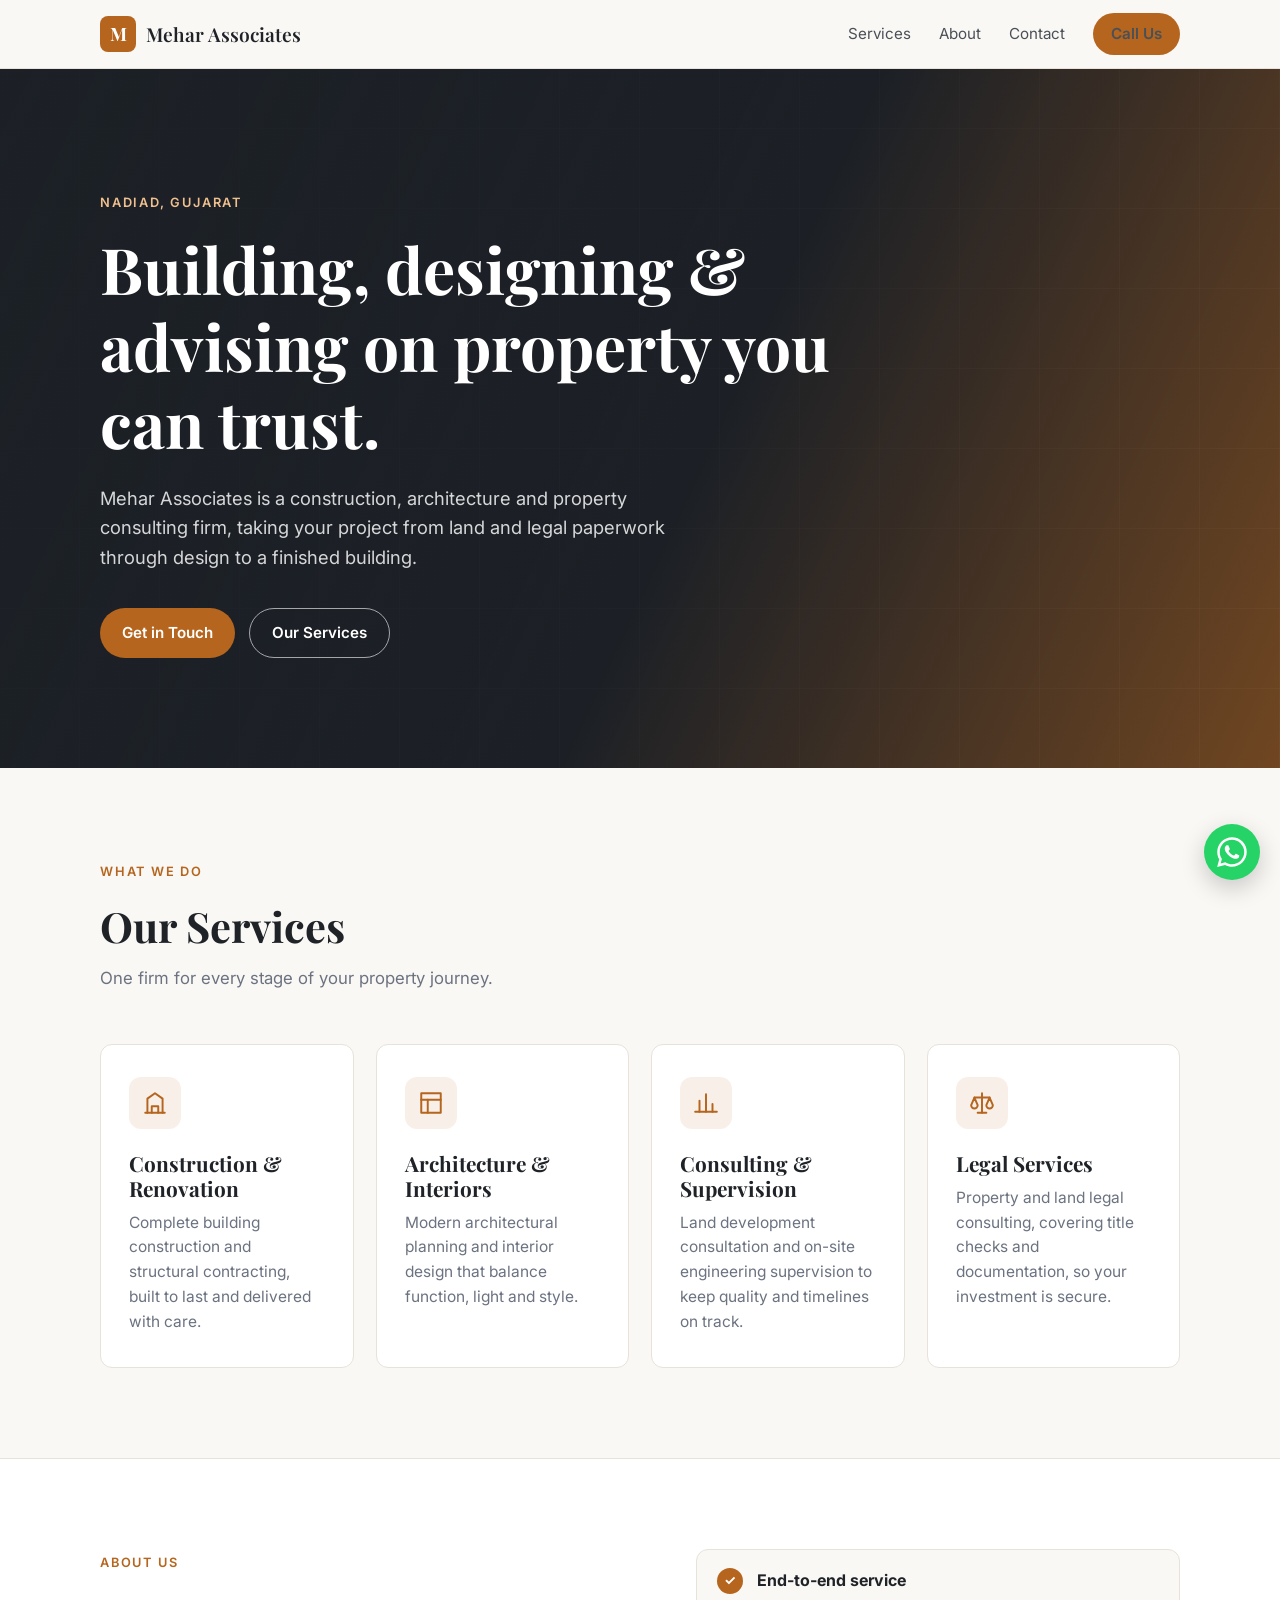
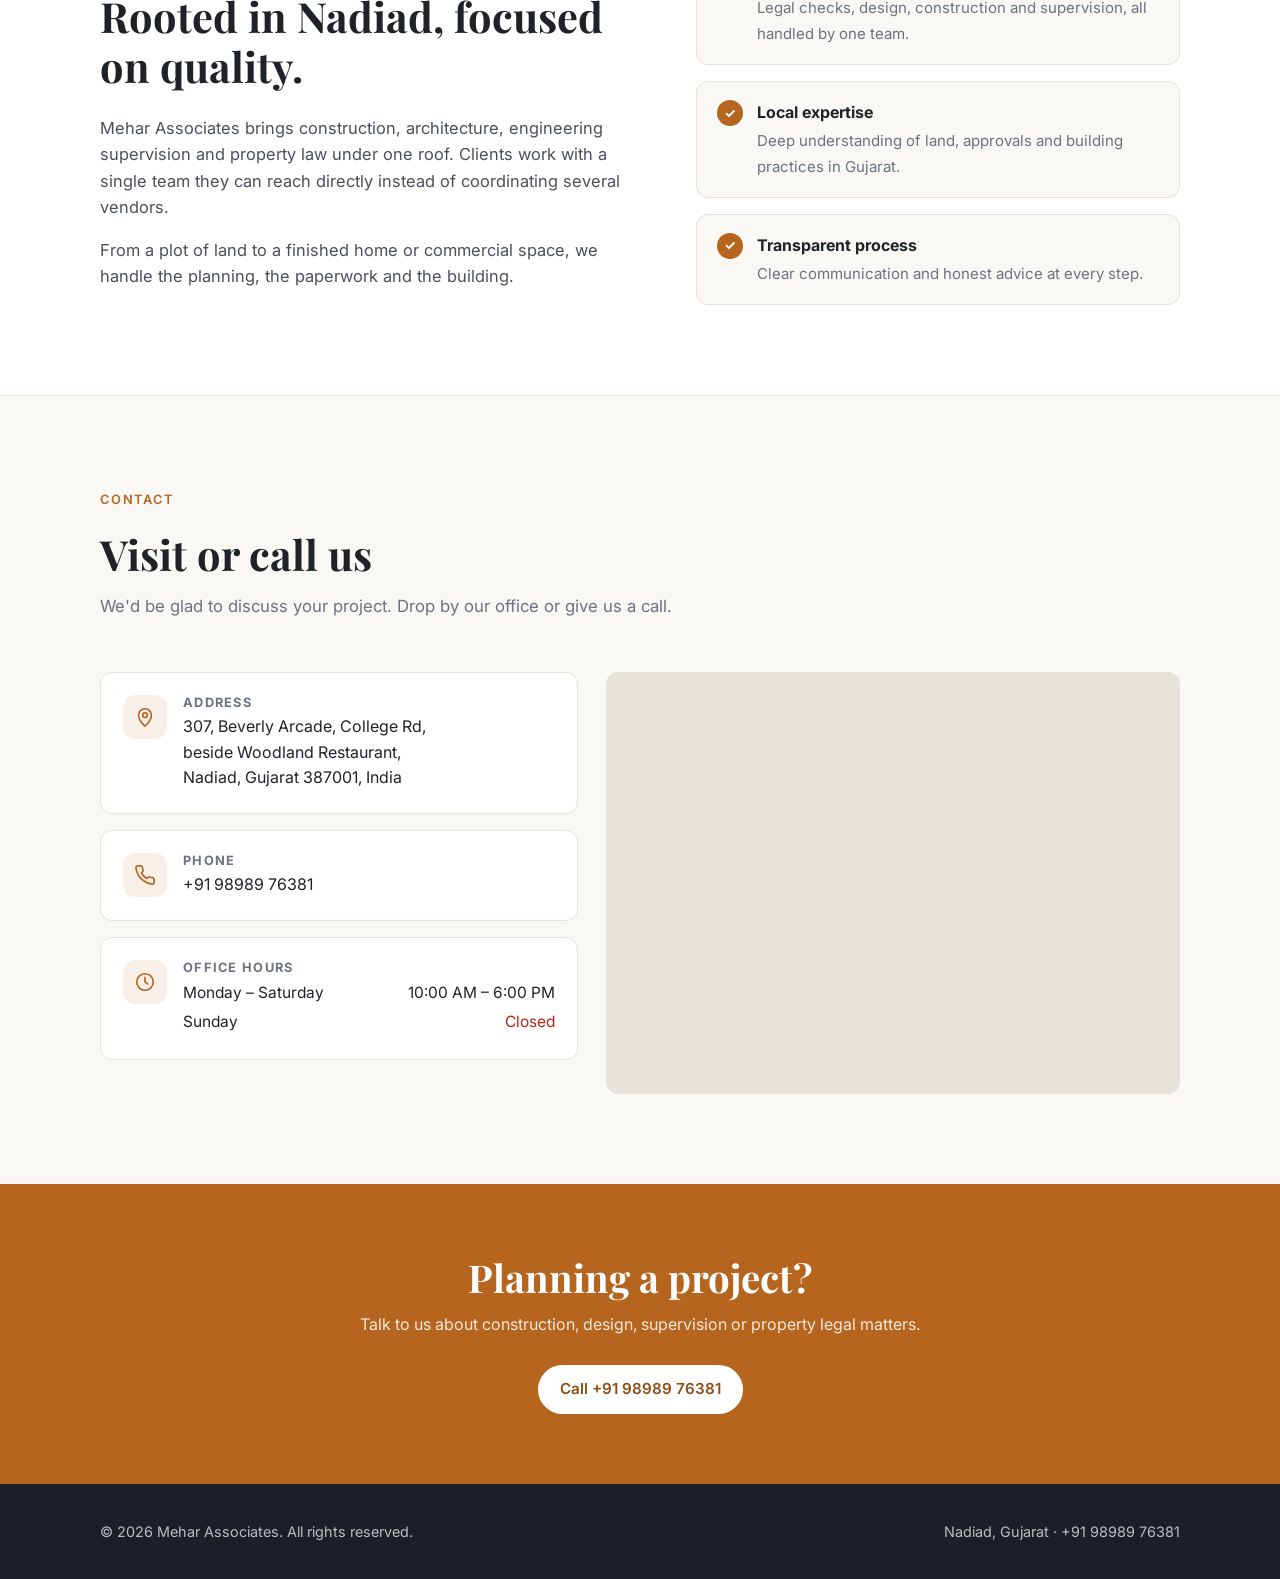
==== index.html @ ab078802 "Add initial Mehar Associates website Co-Authored-By: Claude Opus 5.5 <noreply@anthropic.com>" ====
<!DOCTYPE html>
<html lang="en">
<head>
  <meta charset="UTF-8">
  <meta name="viewport" content="width=device-width, initial-scale=1.0">
  <title>Mehar Associates | Construction, Architecture &amp; Property Consulting in Nadiad</title>
  <meta name="description" content="Mehar Associates – construction, architecture, interior design, engineering supervision and property legal consulting in Nadiad, Gujarat.">
  <link rel="canonical" href="https://meharassociates.com/">
  <meta property="og:title" content="Mehar Associates">
  <meta property="og:description" content="Construction, architecture and property consulting in Nadiad, Gujarat.">
  <meta property="og:url" content="https://meharassociates.com/">
  <meta property="og:type" content="website">
  <link rel="icon" href="data:image/svg+xml,<svg xmlns='http://www.w3.org/2000/svg' viewBox='0 0 32 32'><rect width='32' height='32' rx='6' fill='%23b5651d'/><text x='16' y='22' font-family='Georgia,serif' font-size='18' font-weight='700' fill='white' text-anchor='middle'>M</text></svg>">
  <link rel="preconnect" href="https://fonts.googleapis.com">
  <link rel="preconnect" href="https://fonts.gstatic.com" crossorigin>
  <link href="https://fonts.googleapis.com/css2?family=Playfair+Display:wght@600;700&family=Inter:wght@400;500;600&display=swap" rel="stylesheet">

  <script type="application/ld+json">
  {
    "@context": "https://schema.org",
    "@type": "GeneralContractor",
    "name": "Mehar Associates",
    "url": "https://meharassociates.com",
    "telephone": "+91 98989 76381",
    "address": {
      "@type": "PostalAddress",
      "streetAddress": "307, Beverly Arcade, College Rd, beside Woodland Restaurant",
      "addressLocality": "Nadiad",
      "addressRegion": "Gujarat",
      "postalCode": "387001",
      "addressCountry": "IN"
    },
    "openingHours": "Mo-Sa 10:00-18:00"
  }
  </script>

  <style>
    :root {
      --ink: #1f2328;
      --ink-soft: #4a5058;
      --muted: #6b7280;
      --bg: #faf8f5;
      --surface: #ffffff;
      --line: #e7e2da;
      --accent: #b5651d;
      --accent-dark: #8f4e14;
      --dark: #1c2026;
      --radius: 12px;
      --max: 1120px;
    }

    * { box-sizing: border-box; margin: 0; padding: 0; }
    html { scroll-behavior: smooth; }
    body {
      font-family: "Inter", -apple-system, BlinkMacSystemFont, "Segoe UI", Roboto, sans-serif;
      color: var(--ink);
      background: var(--bg);
      line-height: 1.6;
      -webkit-font-smoothing: antialiased;
    }
    img { max-width: 100%; display: block; }
    a { color: inherit; text-decoration: none; }
    h1, h2, h3 { font-family: "Playfair Display", Georgia, serif; line-height: 1.2; }

    .container { max-width: var(--max); margin: 0 auto; padding-inline: 20px; }

    /* Header */
    header {
      position: sticky; top: 0; z-index: 50;
      background: rgba(250, 248, 245, 0.92);
      backdrop-filter: blur(8px);
      border-bottom: 1px solid var(--line);
    }
    .nav { display: flex; align-items: center; justify-content: space-between; height: 68px; }
    .brand { display: flex; align-items: center; gap: 10px; font-weight: 600; }
    .brand-mark {
      width: 36px; height: 36px; border-radius: 8px;
      background: var(--accent); color: #fff;
      display: grid; place-items: center;
      font-family: "Playfair Display", Georgia, serif; font-weight: 700; font-size: 1.15rem;
    }
    .brand-name { font-family: "Playfair Display", Georgia, serif; font-size: 1.2rem; }
    .nav-links { display: flex; gap: 28px; align-items: center; font-size: 0.95rem; }
    .nav-links a { color: var(--ink-soft); transition: color .2s; }
    .nav-links a:hover { color: var(--accent); }

    .btn {
      display: inline-flex; align-items: center; gap: 8px;
      padding: 12px 22px; border-radius: 999px;
      font-weight: 600; font-size: 0.95rem;
      transition: background .2s, color .2s, transform .2s;
    }
    .btn-primary { background: var(--accent); color: #fff; }
    .btn-primary:hover { background: var(--accent-dark); transform: translateY(-1px); }
    .btn-outline { border: 1.5px solid rgba(255,255,255,.6); color: #fff; }
    .btn-outline:hover { background: #fff; color: var(--ink); }
    .nav .btn { padding: 9px 18px; }

    /* Hero */
    .hero {
      position: relative;
      color: #fff;
      background:
        linear-gradient(115deg, rgba(28,32,38,.94) 0%, rgba(28,32,38,.78) 55%, rgba(181,101,29,.55) 100%),
        repeating-linear-gradient(90deg, transparent 0 79px, rgba(255,255,255,.05) 79px 80px),
        repeating-linear-gradient(0deg, transparent 0 79px, rgba(255,255,255,.05) 79px 80px),
        var(--dark);
      padding-block: 120px 110px;
      overflow: hidden;
    }
    .eyebrow {
      display: inline-block;
      font-size: 0.8rem; letter-spacing: .14em; text-transform: uppercase;
      color: #f0c08f; font-weight: 600; margin-bottom: 18px;
    }
    .hero h1 { font-size: clamp(2.3rem, 5.5vw, 4rem); max-width: 760px; margin-bottom: 22px; }
    .hero p { font-size: 1.15rem; color: rgba(255,255,255,.82); max-width: 600px; margin-bottom: 36px; }
    .hero-actions { display: flex; flex-wrap: wrap; gap: 14px; }

    /* Sections */
    section { padding-block: 90px; }
    .section-head { max-width: 640px; margin-bottom: 52px; }
    .section-head .eyebrow { color: var(--accent); }
    .section-head h2 { font-size: clamp(1.8rem, 3.5vw, 2.6rem); margin-bottom: 14px; }
    .section-head p { color: var(--muted); font-size: 1.05rem; }

    /* Services */
    .services-grid {
      display: grid;
      grid-template-columns: repeat(auto-fit, minmax(240px, 1fr));
      gap: 22px;
    }
    .card {
      background: var(--surface);
      border: 1px solid var(--line);
      border-radius: var(--radius);
      padding: 32px 28px;
      transition: transform .25s, box-shadow .25s, border-color .25s;
    }
    .card:hover {
      transform: translateY(-4px);
      box-shadow: 0 14px 34px rgba(31,35,40,.08);
      border-color: rgba(181,101,29,.35);
    }
    .icon {
      width: 52px; height: 52px; border-radius: 12px;
      background: rgba(181,101,29,.1); color: var(--accent);
      display: grid; place-items: center; margin-bottom: 22px;
    }
    .icon svg { width: 26px; height: 26px; }
    .card h3 { font-size: 1.3rem; margin-bottom: 10px; }
    .card p { color: var(--muted); font-size: 0.97rem; }

    /* About */
    .about { background: var(--surface); border-block: 1px solid var(--line); }
    .about-grid { display: grid; grid-template-columns: 1.1fr 1fr; gap: 64px; align-items: center; }
    .about-text p { color: var(--ink-soft); margin-bottom: 16px; font-size: 1.03rem; }
    .points { list-style: none; display: grid; gap: 16px; }
    .points li {
      display: flex; gap: 14px; align-items: flex-start;
      padding: 18px 20px; border-radius: var(--radius);
      background: var(--bg); border: 1px solid var(--line);
    }
    .points .tick {
      flex: none; width: 26px; height: 26px; border-radius: 50%;
      background: var(--accent); color: #fff;
      display: grid; place-items: center; font-size: .85rem; font-weight: 700;
    }
    .points strong { display: block; margin-bottom: 2px; }
    .points span { color: var(--muted); font-size: .94rem; }

    /* Contact */
    .contact-grid { display: grid; grid-template-columns: 1fr 1.2fr; gap: 28px; }
    .contact-info { display: grid; gap: 16px; align-content: start; }
    .info-item {
      display: flex; gap: 16px; align-items: flex-start;
      background: var(--surface); border: 1px solid var(--line);
      border-radius: var(--radius); padding: 22px;
    }
    .info-item .icon { margin: 0; width: 44px; height: 44px; flex: none; }
    .info-item .icon svg { width: 22px; height: 22px; }
    .info-item h3 { font-family: "Inter", sans-serif; font-size: .8rem; letter-spacing: .1em; text-transform: uppercase; color: var(--muted); margin-bottom: 4px; }
    .info-item p, .info-item a { font-size: 1rem; color: var(--ink); }
    .info-item a:hover { color: var(--accent); }
    .hours { width: 100%; border-collapse: collapse; font-size: .97rem; }
    .hours td { padding: 2px 0; }
    .hours td:last-child { text-align: right; padding-left: 16px; }
    .closed { color: #b42318; }
    .map {
      border-radius: var(--radius); overflow: hidden;
      border: 1px solid var(--line); min-height: 420px; background: var(--line);
    }
    .map iframe { width: 100%; height: 100%; min-height: 420px; border: 0; display: block; }

    /* CTA band */
    .cta {
      background: var(--accent); color: #fff; text-align: center;
      padding-block: 70px;
    }
    .cta h2 { font-size: clamp(1.7rem, 3.5vw, 2.4rem); margin-bottom: 12px; }
    .cta p { color: rgba(255,255,255,.85); margin-bottom: 28px; }
    .cta .btn { background: #fff; color: var(--accent-dark); }
    .cta .btn:hover { background: var(--dark); color: #fff; }

    /* Footer */
    footer { background: var(--dark); color: rgba(255,255,255,.7); padding-block: 36px; font-size: .9rem; }
    .footer-row { display: flex; flex-wrap: wrap; gap: 12px; justify-content: space-between; align-items: center; }
    footer a:hover { color: #fff; }

    /* WhatsApp floating button */
    .wa {
      position: fixed; right: 20px; bottom: calc(20px + env(safe-area-inset-bottom, 0px)); z-index: 60;
      width: 56px; height: 56px; border-radius: 50%;
      background: #25d366; color: #fff;
      display: grid; place-items: center;
      box-shadow: 0 8px 24px rgba(0,0,0,.2);
      transition: transform .2s;
    }
    .wa:hover { transform: scale(1.07); }
    .wa svg { width: 30px; height: 30px; }

    @media (max-width: 860px) {
      .nav-links a:not(.btn) { display: none; }
      .about-grid, .contact-grid { grid-template-columns: 1fr; gap: 36px; }
      section { padding-block: 70px; }
      .hero { padding-block: 90px 80px; }
    }
  </style>
</head>
<body>

  <header>
    <div class="container nav">
      <a href="#" class="brand" aria-label="Mehar Associates home">
        <span class="brand-mark">M</span>
        <span class="brand-name">Mehar Associates</span>
      </a>
      <nav class="nav-links">
        <a href="#services">Services</a>
        <a href="#about">About</a>
        <a href="#contact">Contact</a>
        <a href="tel:+919898976381" class="btn btn-primary">Call Us</a>
      </nav>
    </div>
  </header>

  <main>
    <section class="hero">
      <div class="container">
        <span class="eyebrow">Nadiad, Gujarat</span>
        <h1>Building, designing &amp; advising on property you can trust.</h1>
        <p>Mehar Associates is a construction, architecture and property consulting firm, taking your project from land and legal paperwork through design to a finished building.</p>
        <div class="hero-actions">
          <a href="#contact" class="btn btn-primary">Get in Touch</a>
          <a href="#services" class="btn btn-outline">Our Services</a>
        </div>
      </div>
    </section>

    <section id="services">
      <div class="container">
        <div class="section-head">
          <span class="eyebrow">What We Do</span>
          <h2>Our Services</h2>
          <p>One firm for every stage of your property journey.</p>
        </div>

        <div class="services-grid">
          <article class="card">
            <div class="icon">
              <svg viewBox="0 0 24 24" fill="none" stroke="currentColor" stroke-width="1.8" stroke-linecap="round" stroke-linejoin="round"><path d="M3 21h18"/><path d="M5 21V8l7-5 7 5v13"/><path d="M9 21v-6h6v6"/></svg>
            </div>
            <h3>Construction &amp; Renovation</h3>
            <p>Complete building construction and structural contracting, built to last and delivered with care.</p>
          </article>

          <article class="card">
            <div class="icon">
              <svg viewBox="0 0 24 24" fill="none" stroke="currentColor" stroke-width="1.8" stroke-linecap="round" stroke-linejoin="round"><path d="M3 3h18v18H3z"/><path d="M3 9h18"/><path d="M9 21V9"/></svg>
            </div>
            <h3>Architecture &amp; Interiors</h3>
            <p>Modern architectural planning and interior design that balance function, light and style.</p>
          </article>

          <article class="card">
            <div class="icon">
              <svg viewBox="0 0 24 24" fill="none" stroke="currentColor" stroke-width="1.8" stroke-linecap="round" stroke-linejoin="round"><path d="M2 20h20"/><path d="M6 20V10"/><path d="M12 20V4"/><path d="M18 20v-7"/></svg>
            </div>
            <h3>Consulting &amp; Supervision</h3>
            <p>Land development consultation and on-site engineering supervision to keep quality and timelines on track.</p>
          </article>

          <article class="card">
            <div class="icon">
              <svg viewBox="0 0 24 24" fill="none" stroke="currentColor" stroke-width="1.8" stroke-linecap="round" stroke-linejoin="round"><path d="M12 3v18"/><path d="M5 7h14"/><path d="M5 7l-3 7a3 3 0 0 0 6 0z"/><path d="M19 7l-3 7a3 3 0 0 0 6 0z"/><path d="M8 21h8"/></svg>
            </div>
            <h3>Legal Services</h3>
            <p>Property and land legal consulting, covering title checks and documentation, so your investment is secure.</p>
          </article>
        </div>
      </div>
    </section>

    <section id="about" class="about">
      <div class="container about-grid">
        <div class="about-text">
          <div class="section-head" style="margin-bottom: 24px;">
            <span class="eyebrow">About Us</span>
            <h2>Rooted in Nadiad, focused on quality.</h2>
          </div>
          <p>Mehar Associates brings construction, architecture, engineering supervision and property law under one roof. Clients work with a single team they can reach directly instead of coordinating several vendors.</p>
          <p>From a plot of land to a finished home or commercial space, we handle the planning, the paperwork and the building.</p>
        </div>
        <ul class="points">
          <li><span class="tick">✓</span><div><strong>End-to-end service</strong><span>Legal checks, design, construction and supervision, all handled by one team.</span></div></li>
          <li><span class="tick">✓</span><div><strong>Local expertise</strong><span>Deep understanding of land, approvals and building practices in Gujarat.</span></div></li>
          <li><span class="tick">✓</span><div><strong>Transparent process</strong><span>Clear communication and honest advice at every step.</span></div></li>
        </ul>
      </div>
    </section>

    <section id="contact">
      <div class="container">
        <div class="section-head">
          <span class="eyebrow">Contact</span>
          <h2>Visit or call us</h2>
          <p>We'd be glad to discuss your project. Drop by our office or give us a call.</p>
        </div>

        <div class="contact-grid">
          <div class="contact-info">
            <div class="info-item">
              <div class="icon"><svg viewBox="0 0 24 24" fill="none" stroke="currentColor" stroke-width="1.8" stroke-linecap="round" stroke-linejoin="round"><path d="M12 22s7-6.5 7-12a7 7 0 0 0-14 0c0 5.5 7 12 7 12z"/><circle cx="12" cy="10" r="2.5"/></svg></div>
              <div>
                <h3>Address</h3>
                <p>307, Beverly Arcade, College Rd,<br>beside Woodland Restaurant,<br>Nadiad, Gujarat 387001, India</p>
              </div>
            </div>

            <div class="info-item">
              <div class="icon"><svg viewBox="0 0 24 24" fill="none" stroke="currentColor" stroke-width="1.8" stroke-linecap="round" stroke-linejoin="round"><path d="M22 16.9v3a2 2 0 0 1-2.2 2 19.8 19.8 0 0 1-8.6-3.1 19.5 19.5 0 0 1-6-6A19.8 19.8 0 0 1 2.1 4.2 2 2 0 0 1 4.1 2h3a2 2 0 0 1 2 1.7c.1.9.4 1.8.7 2.7a2 2 0 0 1-.5 2.1L8 9.8a16 16 0 0 0 6 6l1.3-1.3a2 2 0 0 1 2.1-.4c.9.3 1.8.6 2.7.7a2 2 0 0 1 1.7 2z"/></svg></div>
              <div>
                <h3>Phone</h3>
                <a href="tel:+919898976381">+91 98989 76381</a>
              </div>
            </div>

            <div class="info-item">
              <div class="icon"><svg viewBox="0 0 24 24" fill="none" stroke="currentColor" stroke-width="1.8" stroke-linecap="round" stroke-linejoin="round"><circle cx="12" cy="12" r="9"/><path d="M12 7v5l3 2"/></svg></div>
              <div style="flex:1">
                <h3>Office Hours</h3>
                <table class="hours">
                  <tr><td>Monday – Saturday</td><td>10:00 AM – 6:00 PM</td></tr>
                  <tr><td>Sunday</td><td class="closed">Closed</td></tr>
                </table>
              </div>
            </div>
          </div>

          <div class="map">
            <iframe
              title="Mehar Associates location on Google Maps"
              src="https://maps.google.com/maps?q=Beverly%20Arcade%2C%20College%20Road%2C%20Nadiad%2C%20Gujarat%20387001&t=&z=16&ie=UTF8&iwloc=&output=embed"
              loading="lazy"
              referrerpolicy="no-referrer-when-downgrade"
              allowfullscreen></iframe>
          </div>
        </div>
      </div>
    </section>

    <section class="cta">
      <div class="container">
        <h2>Planning a project?</h2>
        <p>Talk to us about construction, design, supervision or property legal matters.</p>
        <a href="tel:+919898976381" class="btn">Call +91 98989 76381</a>
      </div>
    </section>
  </main>

  <footer>
    <div class="container footer-row">
      <span>© <span id="year">2026</span> Mehar Associates. All rights reserved.</span>
      <span>Nadiad, Gujarat · <a href="tel:+919898976381">+91 98989 76381</a></span>
    </div>
  </footer>

  <a class="wa" href="https://wa.me/919898976381" target="_blank" rel="noopener" aria-label="Chat on WhatsApp">
    <svg viewBox="0 0 24 24" fill="currentColor"><path d="M17.5 14.4c-.3-.1-1.7-.8-2-.9-.3-.1-.5-.1-.7.1-.2.3-.8.9-.9 1.1-.2.2-.3.2-.6.1-.3-.1-1.2-.5-2.3-1.4-.9-.8-1.4-1.7-1.6-2-.2-.3 0-.5.1-.6l.4-.5c.1-.2.2-.3.3-.5.1-.2 0-.4 0-.5l-.9-2.2c-.2-.6-.5-.5-.7-.5h-.6c-.2 0-.5.1-.8.4-.3.3-1 1-1 2.4s1 2.8 1.2 3c.1.2 2 3.1 4.9 4.3.7.3 1.2.5 1.6.6.7.2 1.3.2 1.8.1.6-.1 1.7-.7 1.9-1.4.2-.7.2-1.2.2-1.4-.1-.1-.3-.2-.6-.3zM12 21.8c-1.8 0-3.5-.5-5-1.4l-.4-.2-3.7 1 1-3.6-.2-.4c-1-1.6-1.5-3.4-1.5-5.2 0-5.4 4.4-9.8 9.8-9.8 2.6 0 5.1 1 6.9 2.9 1.9 1.9 2.9 4.3 2.9 6.9 0 5.4-4.4 9.8-9.8 9.8zm8.4-18.2C18.1 1.3 15.2.1 12 .1 5.5.1.2 5.4.2 11.9c0 2.1.5 4.1 1.6 5.9L.1 24l6.3-1.7c1.7.9 3.7 1.4 5.6 1.4 6.5 0 11.8-5.3 11.8-11.8 0-3.2-1.2-6.1-3.4-8.3z"/></svg>
  </a>

  <script>
    document.getElementById("year").textContent = new Date().getFullYear();
  </script>
</body>
</html>
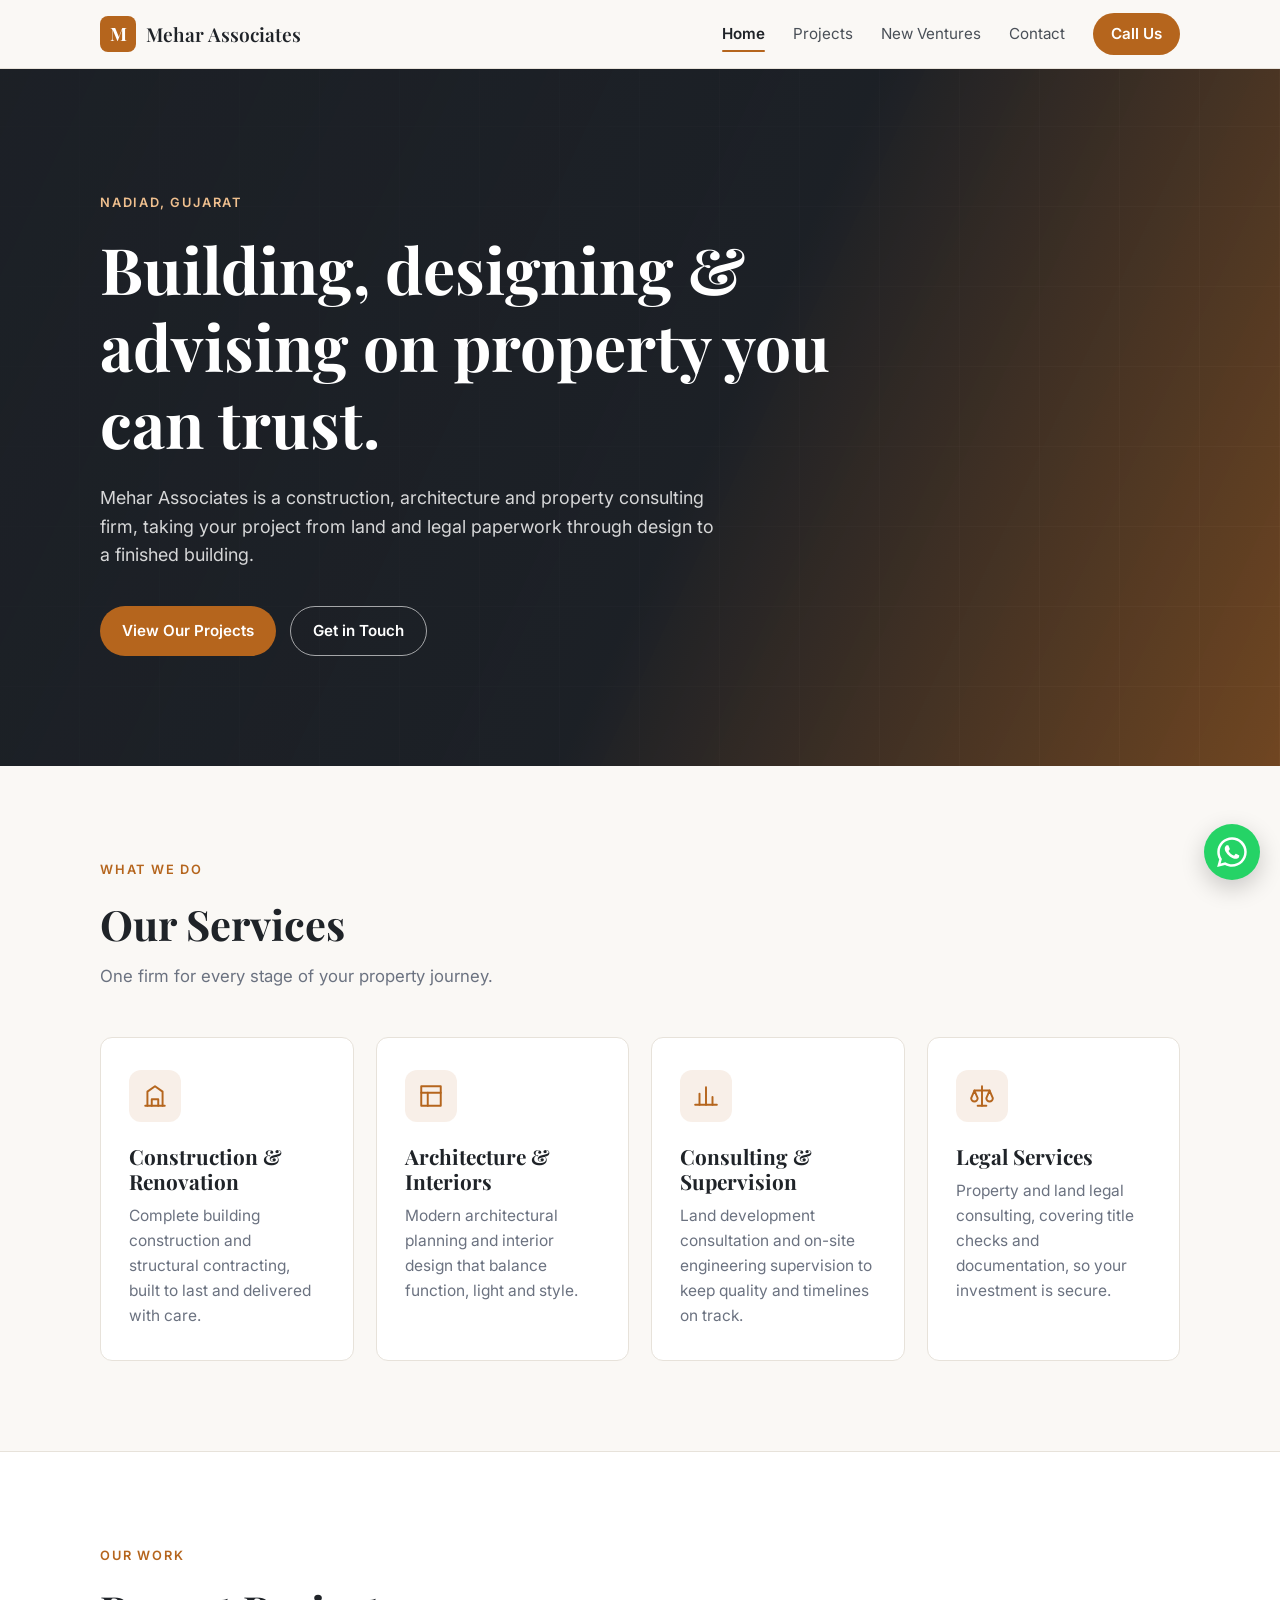
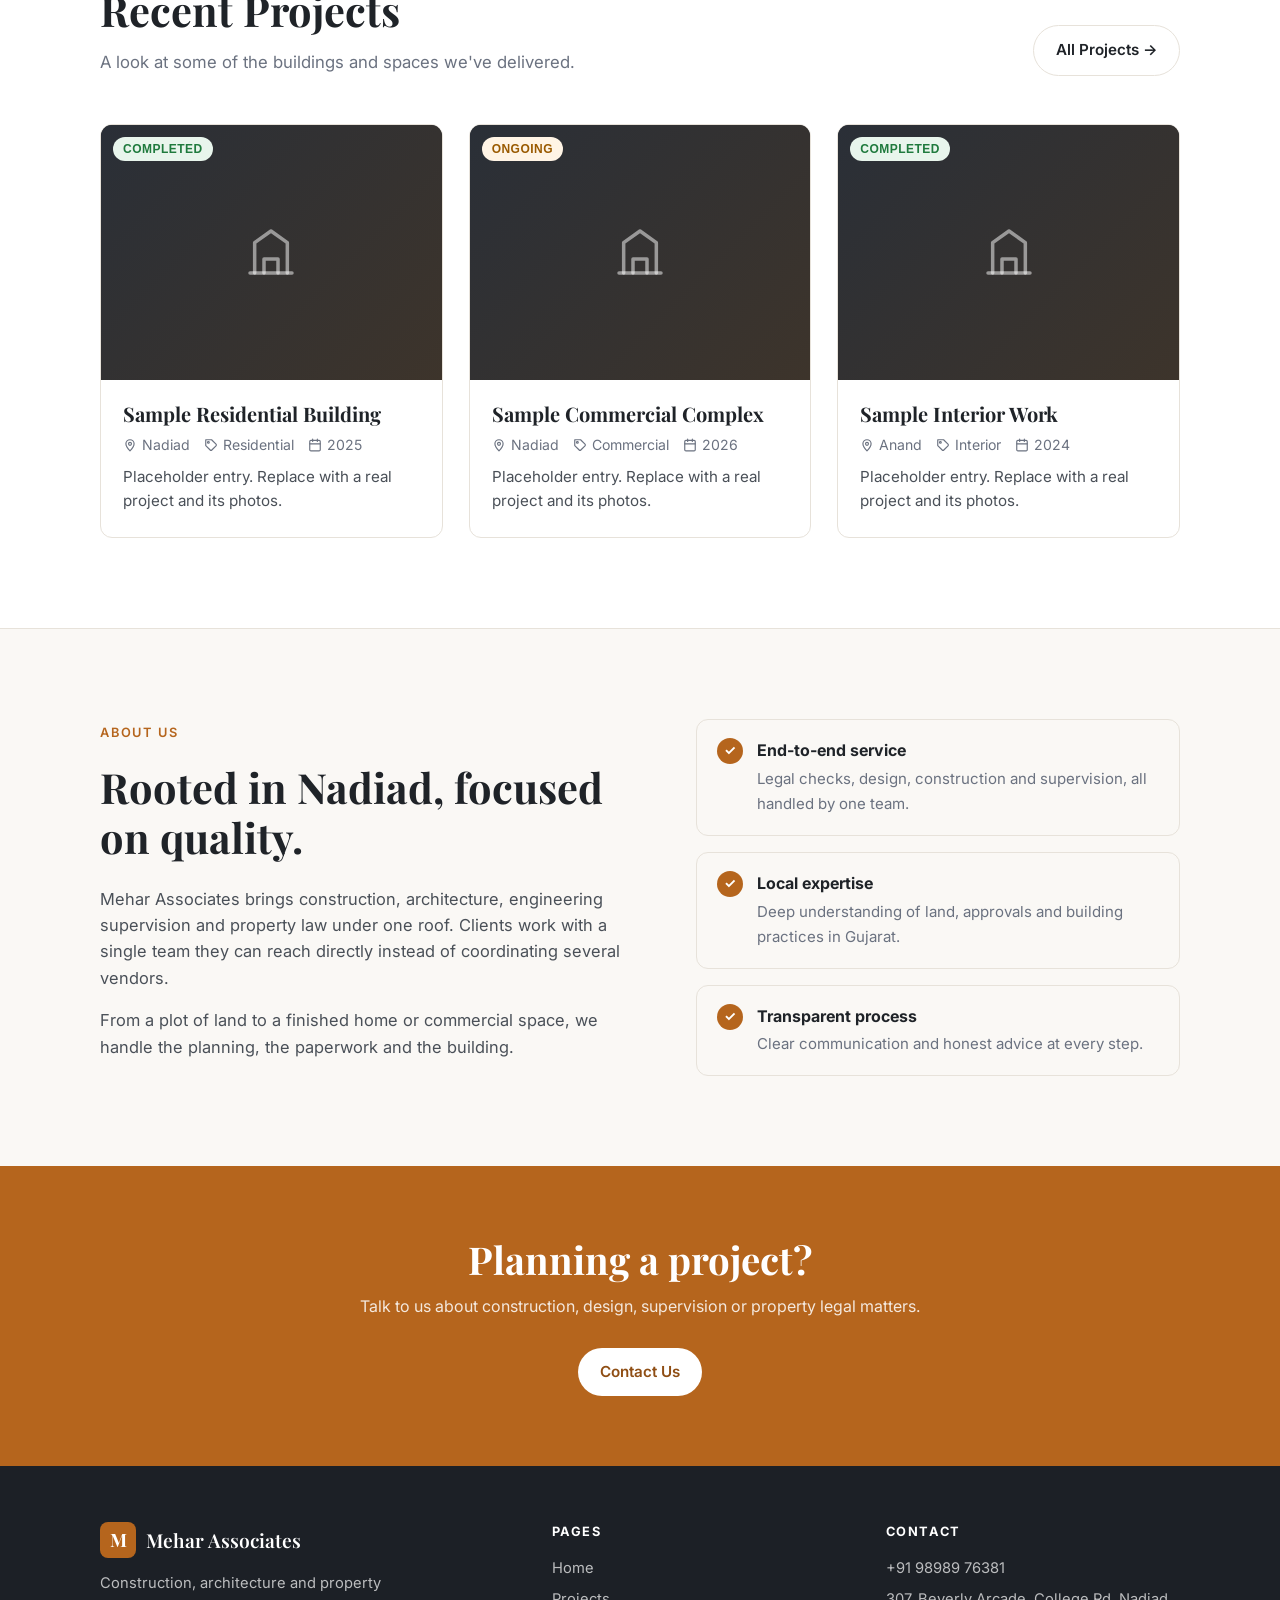
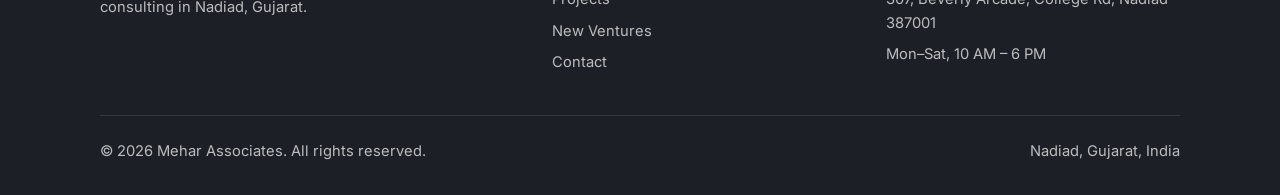
==== commit 967d612b: "Split site into Home, Projects, New Ventures and Contact pages Co-Authored-By: Claude Opus 5.5 <nore" ====
--- a/index.html
+++ b/index.html
@@ -2,7 +2,7 @@
 <html lang="en">
 <head>
   <meta charset="UTF-8">
-  <meta name="viewport" content="width=device-width, initial-scale=1.0">
+  <meta name="viewport" content="width=device-width, initial-scale=1.0, viewport-fit=cover">
   <title>Mehar Associates | Construction, Architecture &amp; Property Consulting in Nadiad</title>
   <meta name="description" content="Mehar Associates – construction, architecture, interior design, engineering supervision and property legal consulting in Nadiad, Gujarat.">
   <link rel="canonical" href="https://meharassociates.com/">
@@ -10,10 +10,11 @@
   <meta property="og:description" content="Construction, architecture and property consulting in Nadiad, Gujarat.">
   <meta property="og:url" content="https://meharassociates.com/">
   <meta property="og:type" content="website">
-  <link rel="icon" href="data:image/svg+xml,<svg xmlns='http://www.w3.org/2000/svg' viewBox='0 0 32 32'><rect width='32' height='32' rx='6' fill='%23b5651d'/><text x='16' y='22' font-family='Georgia,serif' font-size='18' font-weight='700' fill='white' text-anchor='middle'>M</text></svg>">
+  <link rel="icon" href="/assets/favicon.svg" type="image/svg+xml">
   <link rel="preconnect" href="https://fonts.googleapis.com">
   <link rel="preconnect" href="https://fonts.gstatic.com" crossorigin>
   <link href="https://fonts.googleapis.com/css2?family=Playfair+Display:wght@600;700&family=Inter:wght@400;500;600&display=swap" rel="stylesheet">
+  <link rel="stylesheet" href="/assets/css/style.css">
 
   <script type="application/ld+json">
   {
@@ -33,212 +34,23 @@
     "openingHours": "Mo-Sa 10:00-18:00"
   }
   </script>
-
-  <style>
-    :root {
-      --ink: #1f2328;
-      --ink-soft: #4a5058;
-      --muted: #6b7280;
-      --bg: #faf8f5;
-      --surface: #ffffff;
-      --line: #e7e2da;
-      --accent: #b5651d;
-      --accent-dark: #8f4e14;
-      --dark: #1c2026;
-      --radius: 12px;
-      --max: 1120px;
-    }
-
-    * { box-sizing: border-box; margin: 0; padding: 0; }
-    html { scroll-behavior: smooth; }
-    body {
-      font-family: "Inter", -apple-system, BlinkMacSystemFont, "Segoe UI", Roboto, sans-serif;
-      color: var(--ink);
-      background: var(--bg);
-      line-height: 1.6;
-      -webkit-font-smoothing: antialiased;
-    }
-    img { max-width: 100%; display: block; }
-    a { color: inherit; text-decoration: none; }
-    h1, h2, h3 { font-family: "Playfair Display", Georgia, serif; line-height: 1.2; }
-
-    .container { max-width: var(--max); margin: 0 auto; padding-inline: 20px; }
-
-    /* Header */
-    header {
-      position: sticky; top: 0; z-index: 50;
-      background: rgba(250, 248, 245, 0.92);
-      backdrop-filter: blur(8px);
-      border-bottom: 1px solid var(--line);
-    }
-    .nav { display: flex; align-items: center; justify-content: space-between; height: 68px; }
-    .brand { display: flex; align-items: center; gap: 10px; font-weight: 600; }
-    .brand-mark {
-      width: 36px; height: 36px; border-radius: 8px;
-      background: var(--accent); color: #fff;
-      display: grid; place-items: center;
-      font-family: "Playfair Display", Georgia, serif; font-weight: 700; font-size: 1.15rem;
-    }
-    .brand-name { font-family: "Playfair Display", Georgia, serif; font-size: 1.2rem; }
-    .nav-links { display: flex; gap: 28px; align-items: center; font-size: 0.95rem; }
-    .nav-links a { color: var(--ink-soft); transition: color .2s; }
-    .nav-links a:hover { color: var(--accent); }
-
-    .btn {
-      display: inline-flex; align-items: center; gap: 8px;
-      padding: 12px 22px; border-radius: 999px;
-      font-weight: 600; font-size: 0.95rem;
-      transition: background .2s, color .2s, transform .2s;
-    }
-    .btn-primary { background: var(--accent); color: #fff; }
-    .btn-primary:hover { background: var(--accent-dark); transform: translateY(-1px); }
-    .btn-outline { border: 1.5px solid rgba(255,255,255,.6); color: #fff; }
-    .btn-outline:hover { background: #fff; color: var(--ink); }
-    .nav .btn { padding: 9px 18px; }
-
-    /* Hero */
-    .hero {
-      position: relative;
-      color: #fff;
-      background:
-        linear-gradient(115deg, rgba(28,32,38,.94) 0%, rgba(28,32,38,.78) 55%, rgba(181,101,29,.55) 100%),
-        repeating-linear-gradient(90deg, transparent 0 79px, rgba(255,255,255,.05) 79px 80px),
-        repeating-linear-gradient(0deg, transparent 0 79px, rgba(255,255,255,.05) 79px 80px),
-        var(--dark);
-      padding-block: 120px 110px;
-      overflow: hidden;
-    }
-    .eyebrow {
-      display: inline-block;
-      font-size: 0.8rem; letter-spacing: .14em; text-transform: uppercase;
-      color: #f0c08f; font-weight: 600; margin-bottom: 18px;
-    }
-    .hero h1 { font-size: clamp(2.3rem, 5.5vw, 4rem); max-width: 760px; margin-bottom: 22px; }
-    .hero p { font-size: 1.15rem; color: rgba(255,255,255,.82); max-width: 600px; margin-bottom: 36px; }
-    .hero-actions { display: flex; flex-wrap: wrap; gap: 14px; }
-
-    /* Sections */
-    section { padding-block: 90px; }
-    .section-head { max-width: 640px; margin-bottom: 52px; }
-    .section-head .eyebrow { color: var(--accent); }
-    .section-head h2 { font-size: clamp(1.8rem, 3.5vw, 2.6rem); margin-bottom: 14px; }
-    .section-head p { color: var(--muted); font-size: 1.05rem; }
-
-    /* Services */
-    .services-grid {
-      display: grid;
-      grid-template-columns: repeat(auto-fit, minmax(240px, 1fr));
-      gap: 22px;
-    }
-    .card {
-      background: var(--surface);
-      border: 1px solid var(--line);
-      border-radius: var(--radius);
-      padding: 32px 28px;
-      transition: transform .25s, box-shadow .25s, border-color .25s;
-    }
-    .card:hover {
-      transform: translateY(-4px);
-      box-shadow: 0 14px 34px rgba(31,35,40,.08);
-      border-color: rgba(181,101,29,.35);
-    }
-    .icon {
-      width: 52px; height: 52px; border-radius: 12px;
-      background: rgba(181,101,29,.1); color: var(--accent);
-      display: grid; place-items: center; margin-bottom: 22px;
-    }
-    .icon svg { width: 26px; height: 26px; }
-    .card h3 { font-size: 1.3rem; margin-bottom: 10px; }
-    .card p { color: var(--muted); font-size: 0.97rem; }
-
-    /* About */
-    .about { background: var(--surface); border-block: 1px solid var(--line); }
-    .about-grid { display: grid; grid-template-columns: 1.1fr 1fr; gap: 64px; align-items: center; }
-    .about-text p { color: var(--ink-soft); margin-bottom: 16px; font-size: 1.03rem; }
-    .points { list-style: none; display: grid; gap: 16px; }
-    .points li {
-      display: flex; gap: 14px; align-items: flex-start;
-      padding: 18px 20px; border-radius: var(--radius);
-      background: var(--bg); border: 1px solid var(--line);
-    }
-    .points .tick {
-      flex: none; width: 26px; height: 26px; border-radius: 50%;
-      background: var(--accent); color: #fff;
-      display: grid; place-items: center; font-size: .85rem; font-weight: 700;
-    }
-    .points strong { display: block; margin-bottom: 2px; }
-    .points span { color: var(--muted); font-size: .94rem; }
-
-    /* Contact */
-    .contact-grid { display: grid; grid-template-columns: 1fr 1.2fr; gap: 28px; }
-    .contact-info { display: grid; gap: 16px; align-content: start; }
-    .info-item {
-      display: flex; gap: 16px; align-items: flex-start;
-      background: var(--surface); border: 1px solid var(--line);
-      border-radius: var(--radius); padding: 22px;
-    }
-    .info-item .icon { margin: 0; width: 44px; height: 44px; flex: none; }
-    .info-item .icon svg { width: 22px; height: 22px; }
-    .info-item h3 { font-family: "Inter", sans-serif; font-size: .8rem; letter-spacing: .1em; text-transform: uppercase; color: var(--muted); margin-bottom: 4px; }
-    .info-item p, .info-item a { font-size: 1rem; color: var(--ink); }
-    .info-item a:hover { color: var(--accent); }
-    .hours { width: 100%; border-collapse: collapse; font-size: .97rem; }
-    .hours td { padding: 2px 0; }
-    .hours td:last-child { text-align: right; padding-left: 16px; }
-    .closed { color: #b42318; }
-    .map {
-      border-radius: var(--radius); overflow: hidden;
-      border: 1px solid var(--line); min-height: 420px; background: var(--line);
-    }
-    .map iframe { width: 100%; height: 100%; min-height: 420px; border: 0; display: block; }
-
-    /* CTA band */
-    .cta {
-      background: var(--accent); color: #fff; text-align: center;
-      padding-block: 70px;
-    }
-    .cta h2 { font-size: clamp(1.7rem, 3.5vw, 2.4rem); margin-bottom: 12px; }
-    .cta p { color: rgba(255,255,255,.85); margin-bottom: 28px; }
-    .cta .btn { background: #fff; color: var(--accent-dark); }
-    .cta .btn:hover { background: var(--dark); color: #fff; }
-
-    /* Footer */
-    footer { background: var(--dark); color: rgba(255,255,255,.7); padding-block: 36px; font-size: .9rem; }
-    .footer-row { display: flex; flex-wrap: wrap; gap: 12px; justify-content: space-between; align-items: center; }
-    footer a:hover { color: #fff; }
-
-    /* WhatsApp floating button */
-    .wa {
-      position: fixed; right: 20px; bottom: calc(20px + env(safe-area-inset-bottom, 0px)); z-index: 60;
-      width: 56px; height: 56px; border-radius: 50%;
-      background: #25d366; color: #fff;
-      display: grid; place-items: center;
-      box-shadow: 0 8px 24px rgba(0,0,0,.2);
-      transition: transform .2s;
-    }
-    .wa:hover { transform: scale(1.07); }
-    .wa svg { width: 30px; height: 30px; }
-
-    @media (max-width: 860px) {
-      .nav-links a:not(.btn) { display: none; }
-      .about-grid, .contact-grid { grid-template-columns: 1fr; gap: 36px; }
-      section { padding-block: 70px; }
-      .hero { padding-block: 90px 80px; }
-    }
-  </style>
 </head>
 <body>
 
-  <header>
+  <header class="site-header">
     <div class="container nav">
-      <a href="#" class="brand" aria-label="Mehar Associates home">
+      <a href="/" class="brand" aria-label="Mehar Associates home">
         <span class="brand-mark">M</span>
         <span class="brand-name">Mehar Associates</span>
       </a>
+      <button class="menu-toggle" type="button" aria-label="Open menu" aria-expanded="false">
+        <svg viewBox="0 0 24 24" fill="none" stroke="currentColor" stroke-width="2" stroke-linecap="round"><path d="M4 7h16M4 12h16M4 17h16"/></svg>
+      </button>
       <nav class="nav-links">
-        <a href="#services">Services</a>
-        <a href="#about">About</a>
-        <a href="#contact">Contact</a>
+        <a href="/" data-page="index">Home</a>
+        <a href="/projects.html" data-page="projects">Projects</a>
+        <a href="/ventures.html" data-page="ventures">New Ventures</a>
+        <a href="/contact.html" data-page="contact">Contact</a>
         <a href="tel:+919898976381" class="btn btn-primary">Call Us</a>
       </nav>
     </div>
@@ -251,8 +63,8 @@
         <h1>Building, designing &amp; advising on property you can trust.</h1>
         <p>Mehar Associates is a construction, architecture and property consulting firm, taking your project from land and legal paperwork through design to a finished building.</p>
         <div class="hero-actions">
-          <a href="#contact" class="btn btn-primary">Get in Touch</a>
-          <a href="#services" class="btn btn-outline">Our Services</a>
+          <a href="/projects.html" class="btn btn-primary">View Our Projects</a>
+          <a href="/contact.html" class="btn btn-outline">Get in Touch</a>
         </div>
       </div>
     </section>
@@ -265,7 +77,7 @@
           <p>One firm for every stage of your property journey.</p>
         </div>
 
-        <div class="services-grid">
+        <div class="grid">
           <article class="card">
             <div class="icon">
               <svg viewBox="0 0 24 24" fill="none" stroke="currentColor" stroke-width="1.8" stroke-linecap="round" stroke-linejoin="round"><path d="M3 21h18"/><path d="M5 21V8l7-5 7 5v13"/><path d="M9 21v-6h6v6"/></svg>
@@ -301,7 +113,21 @@
       </div>
     </section>
 
-    <section id="about" class="about">
+    <section class="section-alt">
+      <div class="container">
+        <div class="section-head-row">
+          <div class="section-head">
+            <span class="eyebrow">Our Work</span>
+            <h2>Recent Projects</h2>
+            <p>A look at some of the buildings and spaces we've delivered.</p>
+          </div>
+          <a href="/projects.html" class="btn btn-ghost">All Projects →</a>
+        </div>
+        <div id="projects-grid" class="project-grid" data-limit="3"></div>
+      </div>
+    </section>
+
+    <section id="about">
       <div class="container about-grid">
         <div class="about-text">
           <div class="section-head" style="margin-bottom: 24px;">
@@ -319,69 +145,44 @@
       </div>
     </section>
 
-    <section id="contact">
-      <div class="container">
-        <div class="section-head">
-          <span class="eyebrow">Contact</span>
-          <h2>Visit or call us</h2>
-          <p>We'd be glad to discuss your project. Drop by our office or give us a call.</p>
-        </div>
-
-        <div class="contact-grid">
-          <div class="contact-info">
-            <div class="info-item">
-              <div class="icon"><svg viewBox="0 0 24 24" fill="none" stroke="currentColor" stroke-width="1.8" stroke-linecap="round" stroke-linejoin="round"><path d="M12 22s7-6.5 7-12a7 7 0 0 0-14 0c0 5.5 7 12 7 12z"/><circle cx="12" cy="10" r="2.5"/></svg></div>
-              <div>
-                <h3>Address</h3>
-                <p>307, Beverly Arcade, College Rd,<br>beside Woodland Restaurant,<br>Nadiad, Gujarat 387001, India</p>
-              </div>
-            </div>
-
-            <div class="info-item">
-              <div class="icon"><svg viewBox="0 0 24 24" fill="none" stroke="currentColor" stroke-width="1.8" stroke-linecap="round" stroke-linejoin="round"><path d="M22 16.9v3a2 2 0 0 1-2.2 2 19.8 19.8 0 0 1-8.6-3.1 19.5 19.5 0 0 1-6-6A19.8 19.8 0 0 1 2.1 4.2 2 2 0 0 1 4.1 2h3a2 2 0 0 1 2 1.7c.1.9.4 1.8.7 2.7a2 2 0 0 1-.5 2.1L8 9.8a16 16 0 0 0 6 6l1.3-1.3a2 2 0 0 1 2.1-.4c.9.3 1.8.6 2.7.7a2 2 0 0 1 1.7 2z"/></svg></div>
-              <div>
-                <h3>Phone</h3>
-                <a href="tel:+919898976381">+91 98989 76381</a>
-              </div>
-            </div>
-
-            <div class="info-item">
-              <div class="icon"><svg viewBox="0 0 24 24" fill="none" stroke="currentColor" stroke-width="1.8" stroke-linecap="round" stroke-linejoin="round"><circle cx="12" cy="12" r="9"/><path d="M12 7v5l3 2"/></svg></div>
-              <div style="flex:1">
-                <h3>Office Hours</h3>
-                <table class="hours">
-                  <tr><td>Monday – Saturday</td><td>10:00 AM – 6:00 PM</td></tr>
-                  <tr><td>Sunday</td><td class="closed">Closed</td></tr>
-                </table>
-              </div>
-            </div>
-          </div>
-
-          <div class="map">
-            <iframe
-              title="Mehar Associates location on Google Maps"
-              src="https://maps.google.com/maps?q=Beverly%20Arcade%2C%20College%20Road%2C%20Nadiad%2C%20Gujarat%20387001&t=&z=16&ie=UTF8&iwloc=&output=embed"
-              loading="lazy"
-              referrerpolicy="no-referrer-when-downgrade"
-              allowfullscreen></iframe>
-          </div>
-        </div>
-      </div>
-    </section>
-
     <section class="cta">
       <div class="container">
         <h2>Planning a project?</h2>
         <p>Talk to us about construction, design, supervision or property legal matters.</p>
-        <a href="tel:+919898976381" class="btn">Call +91 98989 76381</a>
+        <a href="/contact.html" class="btn">Contact Us</a>
       </div>
     </section>
   </main>
 
-  <footer>
-    <div class="container footer-row">
-      <span>© <span id="year">2026</span> Mehar Associates. All rights reserved.</span>
-      <span>Nadiad, Gujarat · <a href="tel:+919898976381">+91 98989 76381</a></span>
+  <footer class="site-footer">
+    <div class="container">
+      <div class="footer-grid">
+        <div>
+          <a href="/" class="brand"><span class="brand-mark">M</span><span class="brand-name">Mehar Associates</span></a>
+          <p class="footer-about">Construction, architecture and property consulting in Nadiad, Gujarat.</p>
+        </div>
+        <div>
+          <h4>Pages</h4>
+          <ul>
+            <li><a href="/">Home</a></li>
+            <li><a href="/projects.html">Projects</a></li>
+            <li><a href="/ventures.html">New Ventures</a></li>
+            <li><a href="/contact.html">Contact</a></li>
+          </ul>
+        </div>
+        <div>
+          <h4>Contact</h4>
+          <ul>
+            <li><a href="tel:+919898976381">+91 98989 76381</a></li>
+            <li>307, Beverly Arcade, College Rd, Nadiad 387001</li>
+            <li>Mon–Sat, 10 AM – 6 PM</li>
+          </ul>
+        </div>
+      </div>
+      <div class="footer-bottom">
+        <span>© <span data-year>2026</span> Mehar Associates. All rights reserved.</span>
+        <span>Nadiad, Gujarat, India</span>
+      </div>
     </div>
   </footer>
 
@@ -389,8 +190,7 @@
     <svg viewBox="0 0 24 24" fill="currentColor"><path d="M17.5 14.4c-.3-.1-1.7-.8-2-.9-.3-.1-.5-.1-.7.1-.2.3-.8.9-.9 1.1-.2.2-.3.2-.6.1-.3-.1-1.2-.5-2.3-1.4-.9-.8-1.4-1.7-1.6-2-.2-.3 0-.5.1-.6l.4-.5c.1-.2.2-.3.3-.5.1-.2 0-.4 0-.5l-.9-2.2c-.2-.6-.5-.5-.7-.5h-.6c-.2 0-.5.1-.8.4-.3.3-1 1-1 2.4s1 2.8 1.2 3c.1.2 2 3.1 4.9 4.3.7.3 1.2.5 1.6.6.7.2 1.3.2 1.8.1.6-.1 1.7-.7 1.9-1.4.2-.7.2-1.2.2-1.4-.1-.1-.3-.2-.6-.3zM12 21.8c-1.8 0-3.5-.5-5-1.4l-.4-.2-3.7 1 1-3.6-.2-.4c-1-1.6-1.5-3.4-1.5-5.2 0-5.4 4.4-9.8 9.8-9.8 2.6 0 5.1 1 6.9 2.9 1.9 1.9 2.9 4.3 2.9 6.9 0 5.4-4.4 9.8-9.8 9.8zm8.4-18.2C18.1 1.3 15.2.1 12 .1 5.5.1.2 5.4.2 11.9c0 2.1.5 4.1 1.6 5.9L.1 24l6.3-1.7c1.7.9 3.7 1.4 5.6 1.4 6.5 0 11.8-5.3 11.8-11.8 0-3.2-1.2-6.1-3.4-8.3z"/></svg>
   </a>
 
-  <script>
-    document.getElementById("year").textContent = new Date().getFullYear();
-  </script>
+  <script src="/assets/js/data.js"></script>
+  <script src="/assets/js/main.js"></script>
 </body>
 </html>
--- a/assets/css/style.css
+++ b/assets/css/style.css
@@ -0,0 +1,354 @@
+:root {
+  --ink: #1f2328;
+  --ink-soft: #4a5058;
+  --muted: #6b7280;
+  --bg: #faf8f5;
+  --surface: #ffffff;
+  --line: #e7e2da;
+  --accent: #b5651d;
+  --accent-dark: #8f4e14;
+  --accent-tint: rgba(181, 101, 29, .1);
+  --dark: #1c2026;
+  --radius: 12px;
+  --max: 1120px;
+}
+
+* { box-sizing: border-box; margin: 0; padding: 0; }
+html { scroll-behavior: smooth; }
+body {
+  font-family: "Inter", -apple-system, BlinkMacSystemFont, "Segoe UI", Roboto, sans-serif;
+  color: var(--ink);
+  background: var(--bg);
+  line-height: 1.6;
+  -webkit-font-smoothing: antialiased;
+}
+img { max-width: 100%; display: block; }
+a { color: inherit; text-decoration: none; }
+h1, h2, h3 { font-family: "Playfair Display", Georgia, serif; line-height: 1.2; }
+
+.container { max-width: var(--max); margin: 0 auto; padding-inline: 20px; }
+
+/* ---------- Header ---------- */
+.site-header {
+  position: sticky; top: 0; z-index: 50;
+  background: rgba(250, 248, 245, .94);
+  backdrop-filter: blur(8px);
+  -webkit-backdrop-filter: blur(8px);
+  border-bottom: 1px solid var(--line);
+}
+.nav { display: flex; align-items: center; justify-content: space-between; height: 68px; }
+.brand { display: flex; align-items: center; gap: 10px; font-weight: 600; }
+.brand-mark {
+  width: 36px; height: 36px; border-radius: 8px;
+  background: var(--accent); color: #fff;
+  display: grid; place-items: center;
+  font-family: "Playfair Display", Georgia, serif; font-weight: 700; font-size: 1.15rem;
+}
+.brand-name { font-family: "Playfair Display", Georgia, serif; font-size: 1.2rem; }
+
+.nav-links { display: flex; gap: 28px; align-items: center; font-size: .95rem; }
+.nav-links a:not(.btn) { color: var(--ink-soft); transition: color .2s; position: relative; }
+.nav-links a:not(.btn):hover { color: var(--accent); }
+.nav-links a[aria-current="page"] { color: var(--ink); font-weight: 600; }
+.nav-links a[aria-current="page"]::after {
+  content: ""; position: absolute; left: 0; right: 0; bottom: -6px;
+  height: 2px; border-radius: 2px; background: var(--accent);
+}
+
+.menu-toggle {
+  display: none;
+  width: 42px; height: 42px; border-radius: 10px;
+  border: 1px solid var(--line); background: var(--surface);
+  align-items: center; justify-content: center; cursor: pointer; color: var(--ink);
+}
+.menu-toggle svg { width: 22px; height: 22px; }
+
+/* ---------- Buttons ---------- */
+.btn {
+  display: inline-flex; align-items: center; justify-content: center; gap: 8px;
+  padding: 12px 22px; border-radius: 999px; border: 0;
+  font: inherit; font-weight: 600; font-size: .95rem; cursor: pointer;
+  transition: background .2s, color .2s, transform .2s, border-color .2s;
+}
+.btn-primary { background: var(--accent); color: #fff; }
+.btn-primary:hover { background: var(--accent-dark); transform: translateY(-1px); }
+.btn-outline { border: 1.5px solid rgba(255, 255, 255, .6); color: #fff; }
+.btn-outline:hover { background: #fff; color: var(--ink); }
+.btn-ghost { border: 1.5px solid var(--line); color: var(--ink); background: var(--surface); }
+.btn-ghost:hover { border-color: var(--accent); color: var(--accent); }
+.nav .btn { padding: 9px 18px; }
+
+/* ---------- Hero ---------- */
+.hero, .page-hero {
+  color: #fff;
+  background:
+    linear-gradient(115deg, rgba(28, 32, 38, .94) 0%, rgba(28, 32, 38, .78) 55%, rgba(181, 101, 29, .55) 100%),
+    repeating-linear-gradient(90deg, transparent 0 79px, rgba(255, 255, 255, .05) 79px 80px),
+    repeating-linear-gradient(0deg, transparent 0 79px, rgba(255, 255, 255, .05) 79px 80px),
+    var(--dark);
+}
+.hero { padding-block: 120px 110px; }
+.page-hero { padding-block: 80px 70px; }
+.eyebrow {
+  display: inline-block;
+  font-size: .8rem; letter-spacing: .14em; text-transform: uppercase;
+  color: #f0c08f; font-weight: 600; margin-bottom: 18px;
+}
+.hero h1 { font-size: clamp(2.3rem, 5.5vw, 4rem); max-width: 760px; margin-bottom: 22px; }
+.page-hero h1 { font-size: clamp(2rem, 4.5vw, 3.2rem); margin-bottom: 14px; }
+.hero p, .page-hero p { font-size: 1.12rem; color: rgba(255, 255, 255, .82); max-width: 620px; }
+.hero p { margin-bottom: 36px; }
+.hero-actions { display: flex; flex-wrap: wrap; gap: 14px; }
+.crumbs { font-size: .88rem; color: rgba(255, 255, 255, .6); margin-bottom: 14px; }
+.crumbs a:hover { color: #fff; }
+
+/* ---------- Sections ---------- */
+section { padding-block: 90px; }
+.section-alt { background: var(--surface); border-block: 1px solid var(--line); }
+.section-head { max-width: 640px; margin-bottom: 48px; }
+.section-head .eyebrow { color: var(--accent); }
+.section-head h2 { font-size: clamp(1.8rem, 3.5vw, 2.6rem); margin-bottom: 14px; }
+.section-head p { color: var(--muted); font-size: 1.05rem; }
+.section-head-row { display: flex; flex-wrap: wrap; gap: 20px; align-items: end; justify-content: space-between; margin-bottom: 48px; }
+.section-head-row .section-head { margin-bottom: 0; }
+
+/* ---------- Cards ---------- */
+.grid { display: grid; grid-template-columns: repeat(auto-fit, minmax(250px, 1fr)); gap: 22px; }
+.card {
+  background: var(--surface);
+  border: 1px solid var(--line);
+  border-radius: var(--radius);
+  padding: 32px 28px;
+  transition: transform .25s, box-shadow .25s, border-color .25s;
+}
+.card:hover {
+  transform: translateY(-4px);
+  box-shadow: 0 14px 34px rgba(31, 35, 40, .08);
+  border-color: rgba(181, 101, 29, .35);
+}
+.icon {
+  width: 52px; height: 52px; border-radius: 12px;
+  background: var(--accent-tint); color: var(--accent);
+  display: grid; place-items: center; margin-bottom: 22px;
+}
+.icon svg { width: 26px; height: 26px; }
+.card h3 { font-size: 1.3rem; margin-bottom: 10px; }
+.card p { color: var(--muted); font-size: .97rem; }
+
+/* ---------- Project / venture cards ---------- */
+.project-grid { display: grid; grid-template-columns: repeat(auto-fill, minmax(300px, 1fr)); gap: 26px; }
+.project {
+  background: var(--surface); border: 1px solid var(--line); border-radius: var(--radius);
+  overflow: hidden; display: flex; flex-direction: column;
+  transition: transform .25s, box-shadow .25s;
+}
+.project:hover { transform: translateY(-4px); box-shadow: 0 16px 36px rgba(31, 35, 40, .1); }
+.project-media {
+  position: relative; aspect-ratio: 4 / 3; background: var(--line);
+  border: 0; padding: 0; width: 100%; cursor: pointer; overflow: hidden; display: block;
+}
+.project-media img { width: 100%; height: 100%; object-fit: cover; transition: transform .5s; }
+.project:hover .project-media img { transform: scale(1.04); }
+.project-media .count {
+  position: absolute; right: 12px; bottom: 12px;
+  background: rgba(28, 32, 38, .75); color: #fff; font-size: .8rem; font-weight: 600;
+  padding: 4px 10px; border-radius: 999px; display: inline-flex; gap: 6px; align-items: center;
+}
+.project-media .count svg { width: 14px; height: 14px; }
+.placeholder {
+  width: 100%; height: 100%; display: grid; place-items: center; color: rgba(255, 255, 255, .5);
+  background:
+    linear-gradient(135deg, #2a2f37, #3d342b),
+    var(--dark);
+}
+.placeholder svg { width: 56px; height: 56px; }
+.badge {
+  position: absolute; left: 12px; top: 12px;
+  font-size: .75rem; font-weight: 600; letter-spacing: .04em; text-transform: uppercase;
+  padding: 5px 10px; border-radius: 999px; background: #fff; color: var(--ink);
+}
+.badge.ongoing { background: #fff4e5; color: #9a5a00; }
+.badge.completed { background: #e8f5ec; color: #1f7a3d; }
+.badge.booking { background: var(--accent); color: #fff; }
+.badge.upcoming { background: #eef2ff; color: #3843a5; }
+.project-body { padding: 22px 22px 24px; display: flex; flex-direction: column; gap: 8px; flex: 1; }
+.project-body h3 { font-size: 1.25rem; }
+.project-meta { display: flex; flex-wrap: wrap; gap: 6px 14px; color: var(--muted); font-size: .88rem; }
+.project-meta span { display: inline-flex; align-items: center; gap: 5px; }
+.project-meta svg { width: 14px; height: 14px; }
+.project-body p { color: var(--ink-soft); font-size: .95rem; }
+.highlights { list-style: none; display: flex; flex-wrap: wrap; gap: 8px; margin-top: 4px; }
+.highlights li {
+  font-size: .82rem; padding: 4px 10px; border-radius: 999px;
+  background: var(--bg); border: 1px solid var(--line); color: var(--ink-soft);
+}
+.project-body .btn { margin-top: auto; align-self: flex-start; }
+.project-body .actions { margin-top: auto; padding-top: 10px; display: flex; flex-wrap: wrap; gap: 10px; }
+
+.filters { display: flex; flex-wrap: wrap; gap: 8px; }
+.filter {
+  font: inherit; font-size: .9rem; font-weight: 500; cursor: pointer;
+  padding: 8px 16px; border-radius: 999px;
+  border: 1px solid var(--line); background: var(--surface); color: var(--ink-soft);
+}
+.filter:hover { border-color: var(--accent); color: var(--accent); }
+.filter[aria-pressed="true"] { background: var(--ink); border-color: var(--ink); color: #fff; }
+
+.empty {
+  text-align: center; padding: 60px 20px; color: var(--muted);
+  border: 1.5px dashed var(--line); border-radius: var(--radius); background: var(--surface);
+}
+.empty h3 { color: var(--ink); margin-bottom: 8px; font-size: 1.3rem; }
+
+/* ---------- About ---------- */
+.about-grid { display: grid; grid-template-columns: 1.1fr 1fr; gap: 64px; align-items: center; }
+.about-text p { color: var(--ink-soft); margin-bottom: 16px; font-size: 1.03rem; }
+.points { list-style: none; display: grid; gap: 16px; }
+.points li {
+  display: flex; gap: 14px; align-items: flex-start;
+  padding: 18px 20px; border-radius: var(--radius);
+  background: var(--bg); border: 1px solid var(--line);
+}
+.points .tick {
+  flex: none; width: 26px; height: 26px; border-radius: 50%;
+  background: var(--accent); color: #fff;
+  display: grid; place-items: center; font-size: .85rem; font-weight: 700;
+}
+.points strong { display: block; margin-bottom: 2px; }
+.points span { color: var(--muted); font-size: .94rem; }
+
+/* ---------- Contact ---------- */
+.contact-grid { display: grid; grid-template-columns: 1fr 1.2fr; gap: 28px; }
+.contact-info { display: grid; gap: 16px; align-content: start; }
+.info-item {
+  display: flex; gap: 16px; align-items: flex-start;
+  background: var(--surface); border: 1px solid var(--line);
+  border-radius: var(--radius); padding: 22px;
+}
+.info-item .icon { margin: 0; width: 44px; height: 44px; flex: none; }
+.info-item .icon svg { width: 22px; height: 22px; }
+.info-item h3 {
+  font-family: "Inter", sans-serif; font-size: .8rem; letter-spacing: .1em;
+  text-transform: uppercase; color: var(--muted); margin-bottom: 4px;
+}
+.info-item p, .info-item a { font-size: 1rem; color: var(--ink); }
+.info-item a:hover { color: var(--accent); }
+.hours { width: 100%; border-collapse: collapse; font-size: .97rem; }
+.hours td { padding: 2px 0; }
+.hours td:last-child { text-align: right; padding-left: 16px; }
+.closed { color: #b42318; }
+.map {
+  border-radius: var(--radius); overflow: hidden;
+  border: 1px solid var(--line); min-height: 420px; background: var(--line);
+}
+.map iframe { width: 100%; height: 100%; min-height: 420px; border: 0; display: block; }
+
+.form-card {
+  background: var(--surface); border: 1px solid var(--line); border-radius: var(--radius);
+  padding: 32px;
+}
+.form-card h2 { font-size: 1.6rem; margin-bottom: 6px; }
+.form-card > p { color: var(--muted); margin-bottom: 24px; }
+.form-grid { display: grid; grid-template-columns: 1fr 1fr; gap: 16px; }
+.field { display: flex; flex-direction: column; gap: 6px; }
+.field.full { grid-column: 1 / -1; }
+.field label { font-size: .88rem; font-weight: 600; color: var(--ink-soft); }
+.field input, .field select, .field textarea {
+  font: inherit; font-size: .97rem; color: var(--ink);
+  padding: 12px 14px; border-radius: 10px;
+  border: 1px solid var(--line); background: var(--bg);
+  transition: border-color .2s, box-shadow .2s;
+}
+.field textarea { min-height: 120px; resize: vertical; }
+.field input:focus, .field select:focus, .field textarea:focus {
+  outline: none; border-color: var(--accent); box-shadow: 0 0 0 3px var(--accent-tint);
+}
+.form-note { font-size: .85rem; color: var(--muted); margin-top: 12px; }
+.form-card .btn { margin-top: 20px; }
+
+/* ---------- CTA ---------- */
+.cta { background: var(--accent); color: #fff; text-align: center; padding-block: 70px; }
+.cta h2 { font-size: clamp(1.7rem, 3.5vw, 2.4rem); margin-bottom: 12px; }
+.cta p { color: rgba(255, 255, 255, .85); margin-bottom: 28px; }
+.cta .btn { background: #fff; color: var(--accent-dark); }
+.cta .btn:hover { background: var(--dark); color: #fff; }
+
+/* ---------- Footer ---------- */
+.site-footer { background: var(--dark); color: rgba(255, 255, 255, .7); padding-block: 56px 32px; font-size: .92rem; }
+.footer-grid { display: grid; grid-template-columns: 1.4fr 1fr 1fr; gap: 40px; margin-bottom: 40px; }
+.site-footer .brand-name { color: #fff; }
+.site-footer h4 { color: #fff; font-size: .8rem; letter-spacing: .12em; text-transform: uppercase; margin-bottom: 14px; }
+.site-footer ul { list-style: none; display: grid; gap: 8px; }
+.site-footer a:hover { color: #fff; }
+.footer-about { margin-top: 14px; max-width: 320px; }
+.footer-bottom {
+  border-top: 1px solid rgba(255, 255, 255, .1); padding-top: 24px;
+  display: flex; flex-wrap: wrap; gap: 12px; justify-content: space-between;
+}
+
+/* ---------- WhatsApp button ---------- */
+.wa {
+  position: fixed; right: 20px; bottom: calc(20px + env(safe-area-inset-bottom, 0px)); z-index: 60;
+  width: 56px; height: 56px; border-radius: 50%;
+  background: #25d366; color: #fff;
+  display: grid; place-items: center;
+  box-shadow: 0 8px 24px rgba(0, 0, 0, .2);
+  transition: transform .2s;
+}
+.wa:hover { transform: scale(1.07); }
+.wa svg { width: 30px; height: 30px; }
+
+/* ---------- Lightbox ---------- */
+.lightbox {
+  position: fixed; inset: 0; z-index: 100;
+  background: rgba(10, 12, 15, .94);
+  display: flex; align-items: center; justify-content: center;
+  padding: 60px 70px;
+}
+.lightbox[hidden] { display: none; }
+.lightbox figure { max-width: 100%; max-height: 100%; display: flex; flex-direction: column; align-items: center; gap: 14px; }
+.lightbox img { max-height: calc(100vh - 160px); max-width: 100%; object-fit: contain; border-radius: 6px; }
+.lightbox figcaption { color: rgba(255, 255, 255, .8); font-size: .95rem; text-align: center; }
+.lb-btn {
+  position: absolute; width: 46px; height: 46px; border-radius: 50%;
+  border: 0; background: rgba(255, 255, 255, .12); color: #fff; cursor: pointer;
+  display: grid; place-items: center; transition: background .2s;
+}
+.lb-btn:hover { background: rgba(255, 255, 255, .25); }
+.lb-btn svg { width: 22px; height: 22px; }
+.lb-close { top: calc(16px + env(safe-area-inset-top, 0px)); right: 16px; }
+.lb-prev { left: 14px; top: 50%; transform: translateY(-50%); }
+.lb-next { right: 14px; top: 50%; transform: translateY(-50%); }
+
+/* ---------- Responsive ---------- */
+@media (max-width: 860px) {
+  .menu-toggle { display: inline-flex; }
+  .nav-links {
+    position: absolute; top: 68px; left: 0; right: 0;
+    flex-direction: column; align-items: stretch; gap: 0;
+    background: var(--bg); border-bottom: 1px solid var(--line);
+    padding: 8px 20px 20px;
+    box-shadow: 0 16px 30px rgba(31, 35, 40, .08);
+    display: none;
+  }
+  .nav-links.open { display: flex; }
+  .nav-links a:not(.btn) { padding: 14px 0; border-bottom: 1px solid var(--line); }
+  .nav-links a[aria-current="page"]::after { display: none; }
+  .nav-links a[aria-current="page"] { color: var(--accent); }
+  .nav-links .btn { margin-top: 16px; }
+
+  .about-grid, .contact-grid { grid-template-columns: 1fr; gap: 36px; }
+  .footer-grid { grid-template-columns: 1fr; gap: 28px; }
+  section { padding-block: 70px; }
+  .hero { padding-block: 90px 80px; }
+  .page-hero { padding-block: 60px 50px; }
+  .lightbox { padding: 60px 12px; }
+  .lb-prev, .lb-next { top: auto; bottom: calc(16px + env(safe-area-inset-bottom, 0px)); transform: none; }
+  .lb-prev { left: calc(50% - 56px); }
+  .lb-next { right: calc(50% - 56px); }
+}
+@media (max-width: 560px) {
+  .form-grid { grid-template-columns: 1fr; }
+  .form-card { padding: 24px 20px; }
+  .project-grid { grid-template-columns: 1fr; }
+}
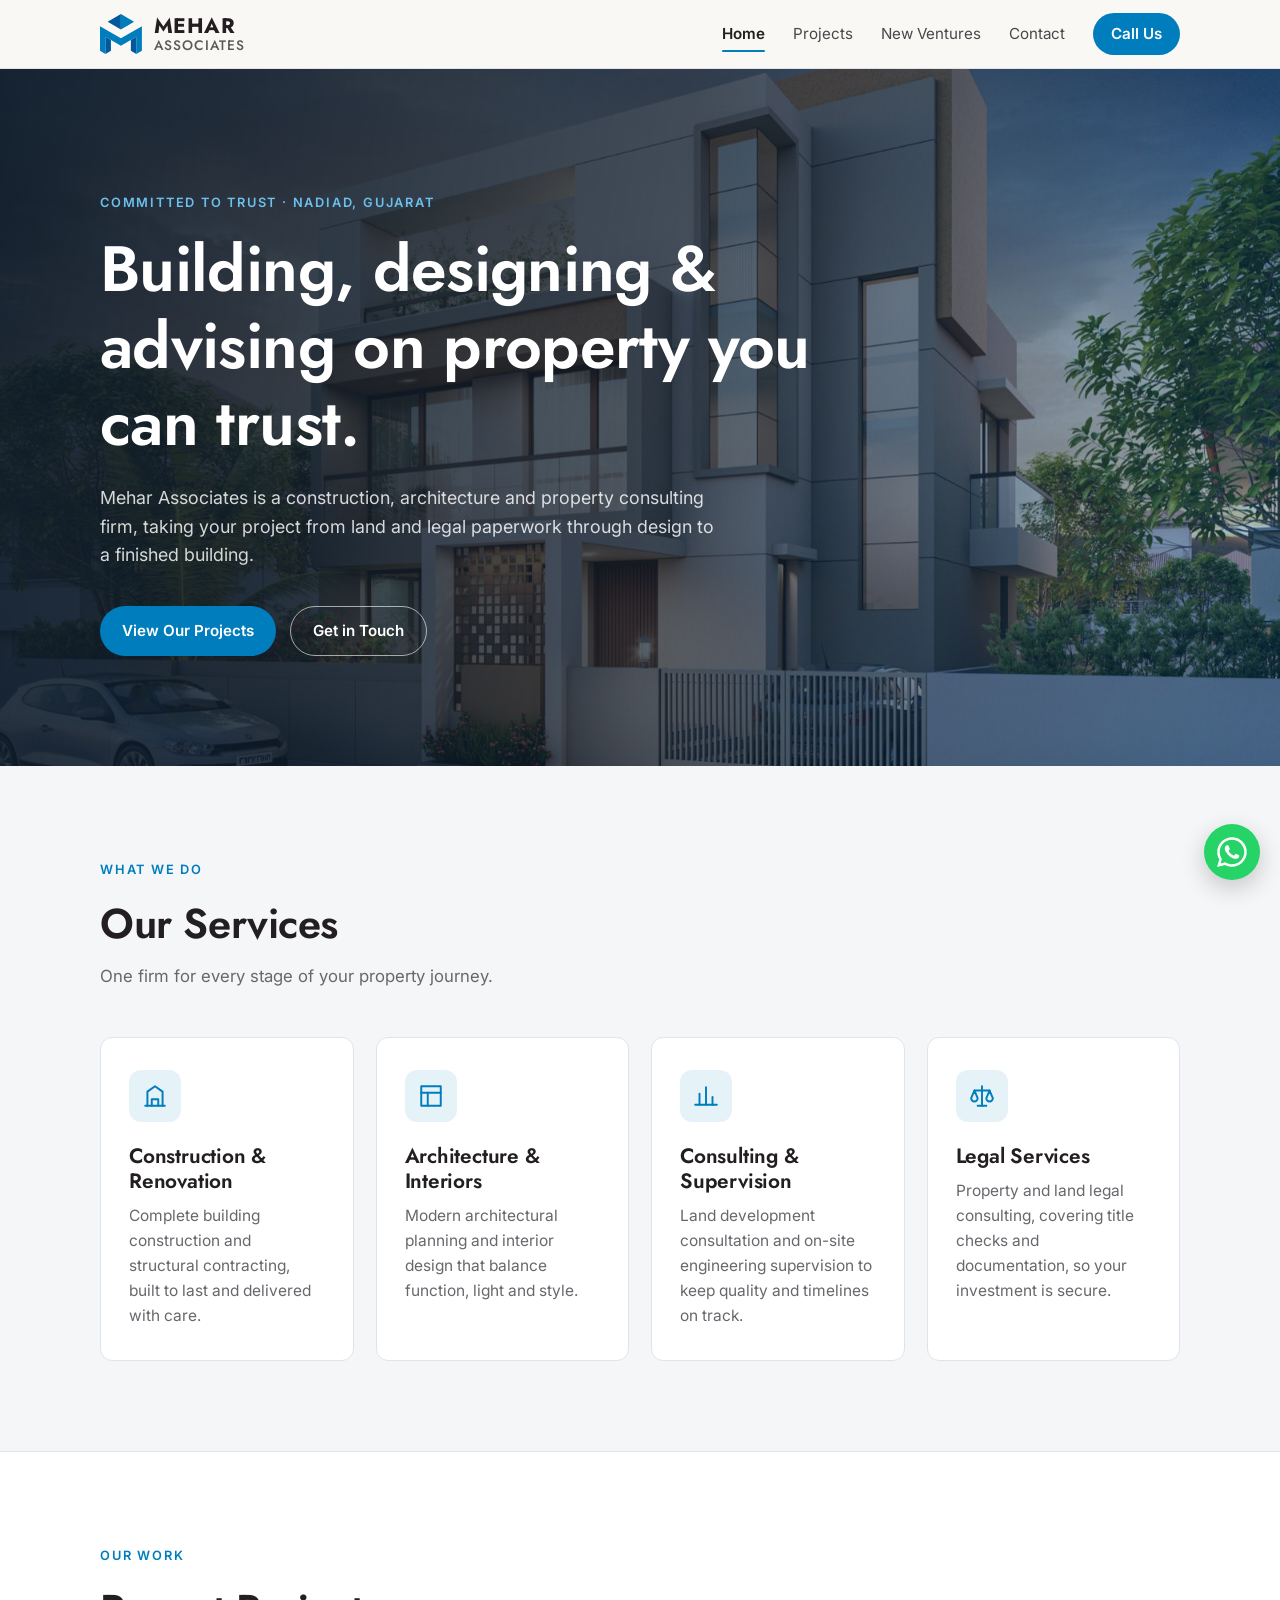
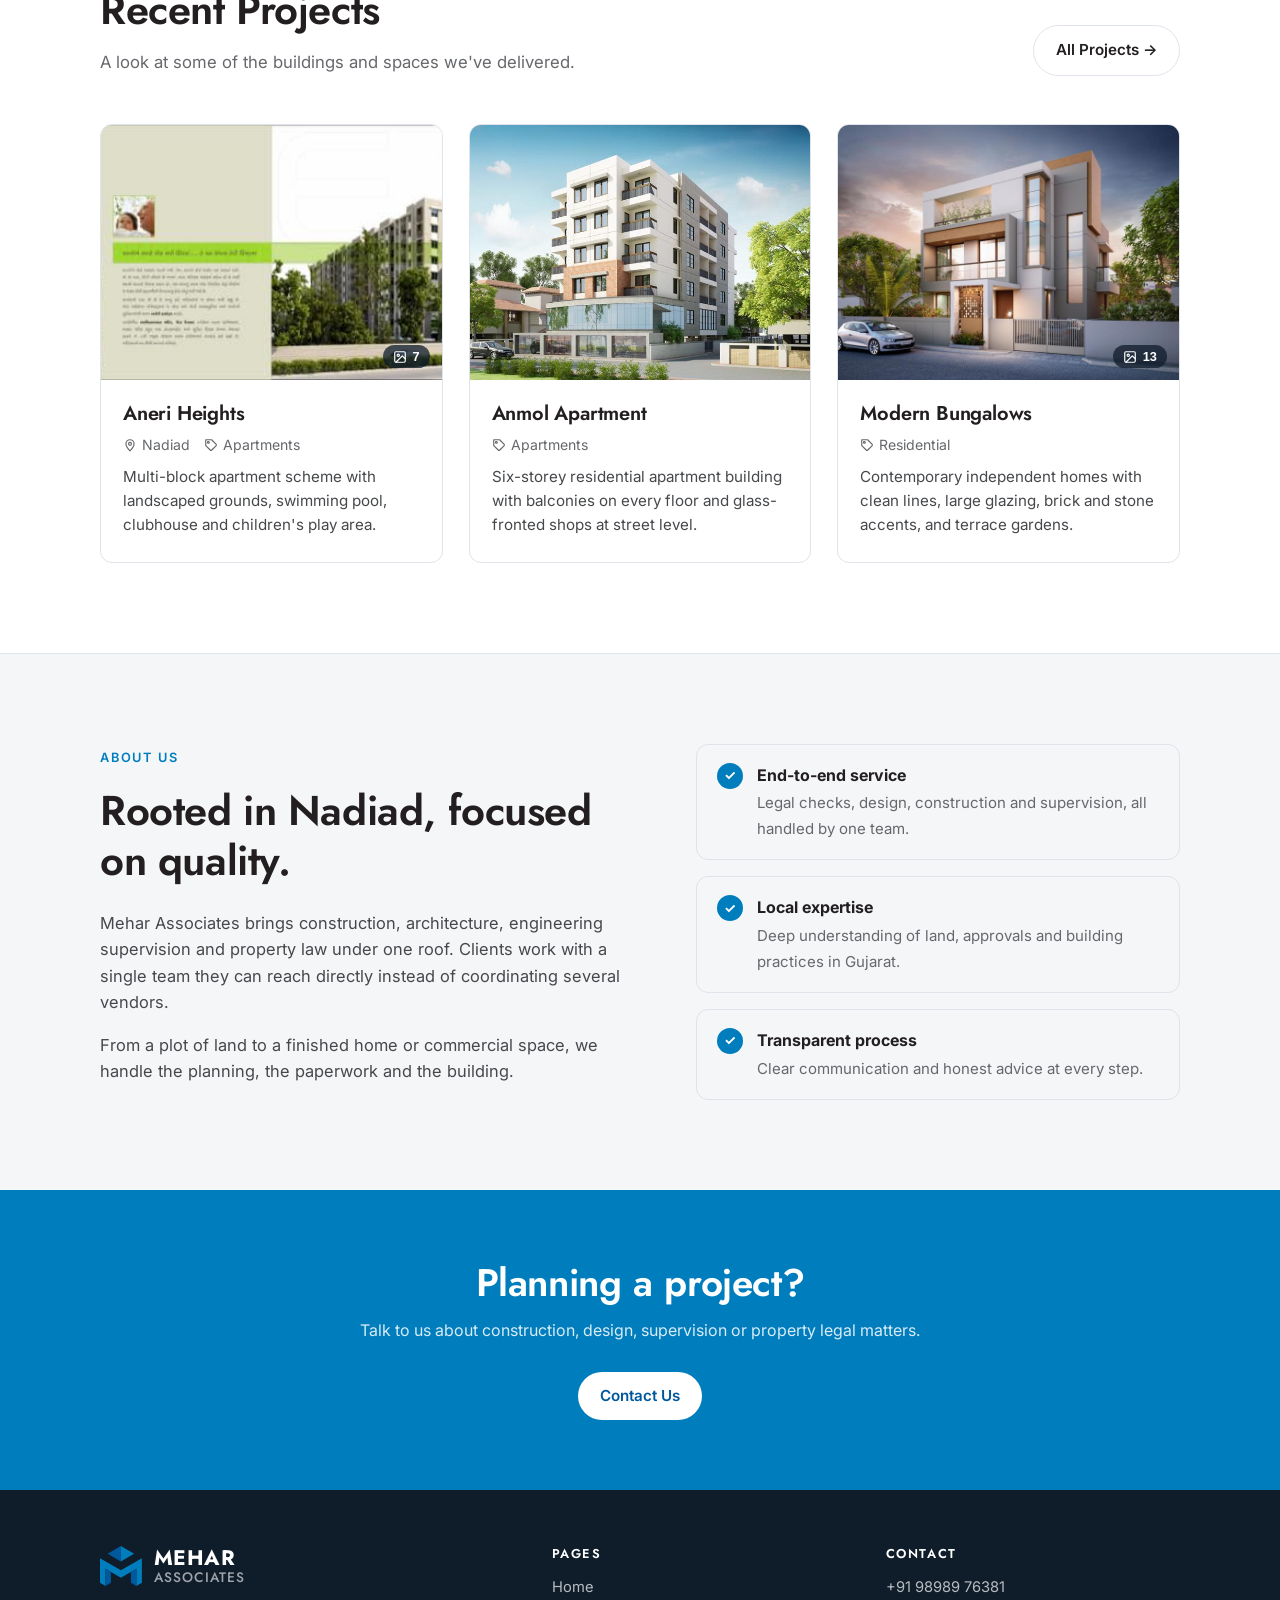
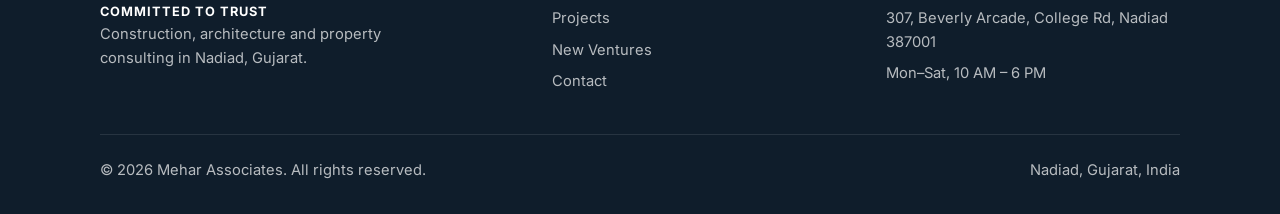
==== commit 059f1fba: "Add project photos, gallery and logo-based theme - Add 33 resized project images with thumbnails acr" ====
--- a/index.html
+++ b/index.html
@@ -10,10 +10,11 @@
   <meta property="og:description" content="Construction, architecture and property consulting in Nadiad, Gujarat.">
   <meta property="og:url" content="https://meharassociates.com/">
   <meta property="og:type" content="website">
+  <meta property="og:image" content="https://meharassociates.com/assets/logo-share.jpg">
   <link rel="icon" href="/assets/favicon.svg" type="image/svg+xml">
   <link rel="preconnect" href="https://fonts.googleapis.com">
   <link rel="preconnect" href="https://fonts.gstatic.com" crossorigin>
-  <link href="https://fonts.googleapis.com/css2?family=Playfair+Display:wght@600;700&family=Inter:wght@400;500;600&display=swap" rel="stylesheet">
+  <link href="https://fonts.googleapis.com/css2?family=Jost:wght@500;600;700&family=Inter:wght@400;500;600&display=swap" rel="stylesheet">
   <link rel="stylesheet" href="/assets/css/style.css">
 
   <script type="application/ld+json">
@@ -40,8 +41,7 @@
   <header class="site-header">
     <div class="container nav">
       <a href="/" class="brand" aria-label="Mehar Associates home">
-        <span class="brand-mark">M</span>
-        <span class="brand-name">Mehar Associates</span>
+        <img class="brand-logo" src="/assets/logo-mark.svg" alt="" width="42" height="39"><span class="brand-text"><span class="brand-name">Mehar</span><span class="brand-sub">Associates</span></span>
       </a>
       <button class="menu-toggle" type="button" aria-label="Open menu" aria-expanded="false">
         <svg viewBox="0 0 24 24" fill="none" stroke="currentColor" stroke-width="2" stroke-linecap="round"><path d="M4 7h16M4 12h16M4 17h16"/></svg>
@@ -57,9 +57,9 @@
   </header>
 
   <main>
-    <section class="hero">
+    <section class="hero has-photo">
       <div class="container">
-        <span class="eyebrow">Nadiad, Gujarat</span>
+        <span class="eyebrow">Committed to Trust · Nadiad, Gujarat</span>
         <h1>Building, designing &amp; advising on property you can trust.</h1>
         <p>Mehar Associates is a construction, architecture and property consulting firm, taking your project from land and legal paperwork through design to a finished building.</p>
         <div class="hero-actions">
@@ -158,8 +158,8 @@
     <div class="container">
       <div class="footer-grid">
         <div>
-          <a href="/" class="brand"><span class="brand-mark">M</span><span class="brand-name">Mehar Associates</span></a>
-          <p class="footer-about">Construction, architecture and property consulting in Nadiad, Gujarat.</p>
+          <a href="/" class="brand"><img class="brand-logo" src="/assets/logo-mark.svg" alt="" width="42" height="39"><span class="brand-text"><span class="brand-name">Mehar</span><span class="brand-sub">Associates</span></span></a>
+          <p class="footer-about"><strong style="color:#fff; letter-spacing:.08em; font-size:.8rem;">COMMITTED TO TRUST</strong><br>Construction, architecture and property consulting in Nadiad, Gujarat.</p>
         </div>
         <div>
           <h4>Pages</h4>
--- a/assets/css/style.css
+++ b/assets/css/style.css
@@ -1,14 +1,14 @@
 :root {
-  --ink: #1f2328;
-  --ink-soft: #4a5058;
-  --muted: #6b7280;
-  --bg: #faf8f5;
+  --ink: #231f20;
+  --ink-soft: #46484b;
+  --muted: #66686c;
+  --bg: #f4f6f8;
   --surface: #ffffff;
-  --line: #e7e2da;
-  --accent: #b5651d;
-  --accent-dark: #8f4e14;
-  --accent-tint: rgba(181, 101, 29, .1);
-  --dark: #1c2026;
+  --line: #dfe4ea;
+  --accent: #007dbd;
+  --accent-dark: #00599d;
+  --accent-tint: rgba(0, 125, 189, .1);
+  --dark: #0f1d2b;
   --radius: 12px;
   --max: 1120px;
 }
@@ -24,7 +24,7 @@
 }
 img { max-width: 100%; display: block; }
 a { color: inherit; text-decoration: none; }
-h1, h2, h3 { font-family: "Playfair Display", Georgia, serif; line-height: 1.2; }
+h1, h2, h3, h4 { font-family: "Jost", "Inter", -apple-system, sans-serif; font-weight: 600; line-height: 1.2; letter-spacing: -.01em; }
 
 .container { max-width: var(--max); margin: 0 auto; padding-inline: 20px; }
 
@@ -37,14 +37,11 @@
   border-bottom: 1px solid var(--line);
 }
 .nav { display: flex; align-items: center; justify-content: space-between; height: 68px; }
-.brand { display: flex; align-items: center; gap: 10px; font-weight: 600; }
-.brand-mark {
-  width: 36px; height: 36px; border-radius: 8px;
-  background: var(--accent); color: #fff;
-  display: grid; place-items: center;
-  font-family: "Playfair Display", Georgia, serif; font-weight: 700; font-size: 1.15rem;
-}
-.brand-name { font-family: "Playfair Display", Georgia, serif; font-size: 1.2rem; }
+.brand { display: flex; align-items: center; gap: 12px; }
+.brand-logo { width: 42px; height: auto; flex: none; }
+.brand-text { display: flex; flex-direction: column; line-height: 1; font-family: "Jost", "Inter", sans-serif; text-transform: uppercase; }
+.brand-name { font-weight: 700; font-size: 1.32rem; letter-spacing: .02em; color: var(--ink); }
+.brand-sub { font-weight: 500; font-size: .86rem; letter-spacing: .075em; color: #58595b; margin-top: 3px; }
 
 .nav-links { display: flex; gap: 28px; align-items: center; font-size: .95rem; }
 .nav-links a:not(.btn) { color: var(--ink-soft); transition: color .2s; position: relative; }
@@ -82,17 +79,23 @@
 .hero, .page-hero {
   color: #fff;
   background:
-    linear-gradient(115deg, rgba(28, 32, 38, .94) 0%, rgba(28, 32, 38, .78) 55%, rgba(181, 101, 29, .55) 100%),
+    linear-gradient(115deg, rgba(15, 29, 43, .95) 0%, rgba(15, 29, 43, .82) 55%, rgba(0, 89, 157, .7) 100%),
     repeating-linear-gradient(90deg, transparent 0 79px, rgba(255, 255, 255, .05) 79px 80px),
     repeating-linear-gradient(0deg, transparent 0 79px, rgba(255, 255, 255, .05) 79px 80px),
     var(--dark);
 }
 .hero { padding-block: 120px 110px; }
+.hero.has-photo {
+  background:
+    linear-gradient(100deg, rgba(15, 29, 43, .93) 0%, rgba(15, 29, 43, .74) 50%, rgba(0, 89, 157, .3) 100%),
+    url("/images/projects/modern-bungalows/03.jpg") center / cover no-repeat,
+    var(--dark);
+}
 .page-hero { padding-block: 80px 70px; }
 .eyebrow {
   display: inline-block;
   font-size: .8rem; letter-spacing: .14em; text-transform: uppercase;
-  color: #f0c08f; font-weight: 600; margin-bottom: 18px;
+  color: #6cc0ec; font-weight: 600; margin-bottom: 18px;
 }
 .hero h1 { font-size: clamp(2.3rem, 5.5vw, 4rem); max-width: 760px; margin-bottom: 22px; }
 .page-hero h1 { font-size: clamp(2rem, 4.5vw, 3.2rem); margin-bottom: 14px; }
@@ -123,8 +126,8 @@
 }
 .card:hover {
   transform: translateY(-4px);
-  box-shadow: 0 14px 34px rgba(31, 35, 40, .08);
-  border-color: rgba(181, 101, 29, .35);
+  box-shadow: 0 14px 34px rgba(15, 29, 43, .08);
+  border-color: rgba(0, 125, 189, .35);
 }
 .icon {
   width: 52px; height: 52px; border-radius: 12px;
@@ -142,7 +145,7 @@
   overflow: hidden; display: flex; flex-direction: column;
   transition: transform .25s, box-shadow .25s;
 }
-.project:hover { transform: translateY(-4px); box-shadow: 0 16px 36px rgba(31, 35, 40, .1); }
+.project:hover { transform: translateY(-4px); box-shadow: 0 16px 36px rgba(15, 29, 43, .1); }
 .project-media {
   position: relative; aspect-ratio: 4 / 3; background: var(--line);
   border: 0; padding: 0; width: 100%; cursor: pointer; overflow: hidden; display: block;
@@ -151,14 +154,14 @@
 .project:hover .project-media img { transform: scale(1.04); }
 .project-media .count {
   position: absolute; right: 12px; bottom: 12px;
-  background: rgba(28, 32, 38, .75); color: #fff; font-size: .8rem; font-weight: 600;
+  background: rgba(15, 29, 43, .75); color: #fff; font-size: .8rem; font-weight: 600;
   padding: 4px 10px; border-radius: 999px; display: inline-flex; gap: 6px; align-items: center;
 }
 .project-media .count svg { width: 14px; height: 14px; }
 .placeholder {
   width: 100%; height: 100%; display: grid; place-items: center; color: rgba(255, 255, 255, .5);
   background:
-    linear-gradient(135deg, #2a2f37, #3d342b),
+    linear-gradient(135deg, #0f1d2b, #00599d),
     var(--dark);
 }
 .placeholder svg { width: 56px; height: 56px; }
@@ -194,6 +197,17 @@
 .filter:hover { border-color: var(--accent); color: var(--accent); }
 .filter[aria-pressed="true"] { background: var(--ink); border-color: var(--ink); color: #fff; }
 
+.gallery {
+  columns: 3 280px; column-gap: 16px;
+}
+.gallery-item {
+  display: block; width: 100%; margin-bottom: 16px; break-inside: avoid;
+  border: 0; padding: 0; cursor: zoom-in; background: var(--line);
+  border-radius: 10px; overflow: hidden;
+}
+.gallery-item img { width: 100%; height: auto; transition: transform .5s, opacity .3s; }
+.gallery-item:hover img { transform: scale(1.03); opacity: .92; }
+
 .empty {
   text-align: center; padding: 60px 20px; color: var(--muted);
   border: 1.5px dashed var(--line); border-radius: var(--radius); background: var(--surface);
@@ -277,6 +291,7 @@
 .site-footer { background: var(--dark); color: rgba(255, 255, 255, .7); padding-block: 56px 32px; font-size: .92rem; }
 .footer-grid { display: grid; grid-template-columns: 1.4fr 1fr 1fr; gap: 40px; margin-bottom: 40px; }
 .site-footer .brand-name { color: #fff; }
+.site-footer .brand-sub { color: rgba(255, 255, 255, .6); }
 .site-footer h4 { color: #fff; font-size: .8rem; letter-spacing: .12em; text-transform: uppercase; margin-bottom: 14px; }
 .site-footer ul { list-style: none; display: grid; gap: 8px; }
 .site-footer a:hover { color: #fff; }
@@ -328,7 +343,7 @@
     flex-direction: column; align-items: stretch; gap: 0;
     background: var(--bg); border-bottom: 1px solid var(--line);
     padding: 8px 20px 20px;
-    box-shadow: 0 16px 30px rgba(31, 35, 40, .08);
+    box-shadow: 0 16px 30px rgba(15, 29, 43, .08);
     display: none;
   }
   .nav-links.open { display: flex; }
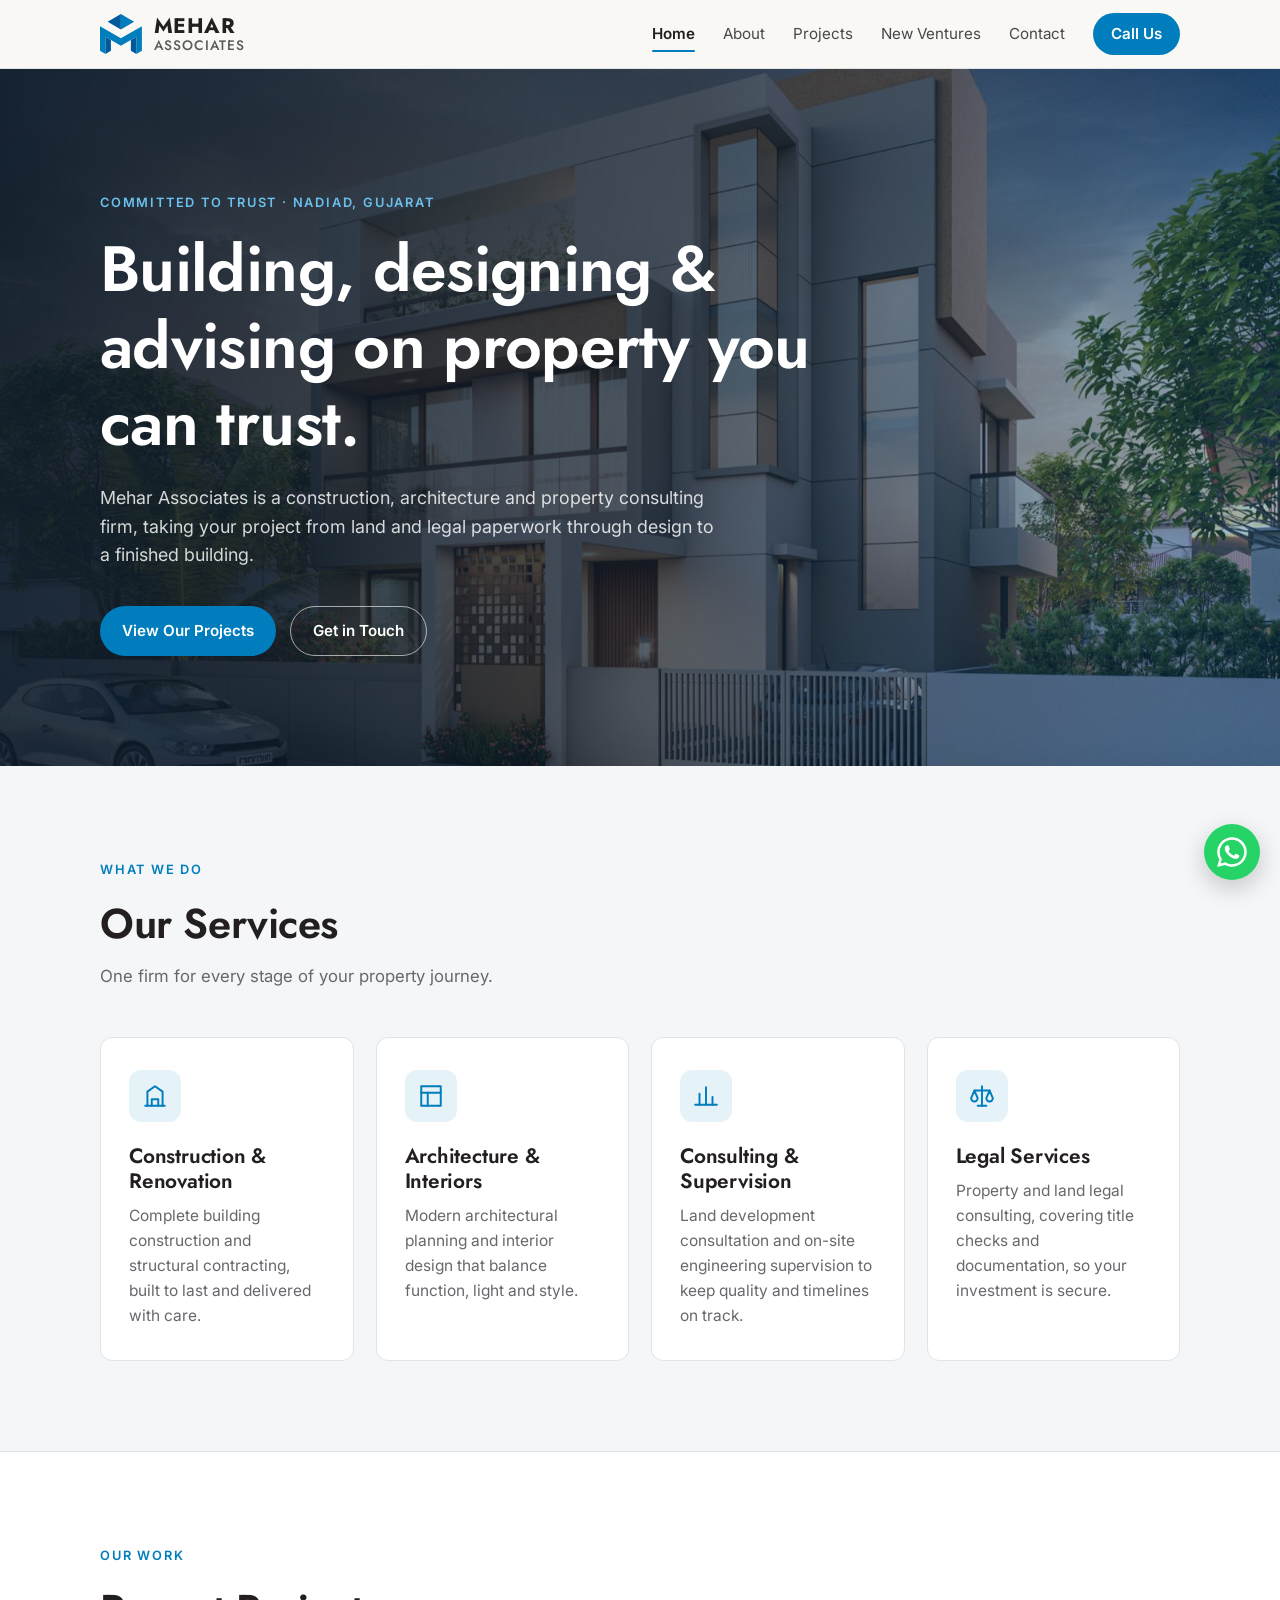
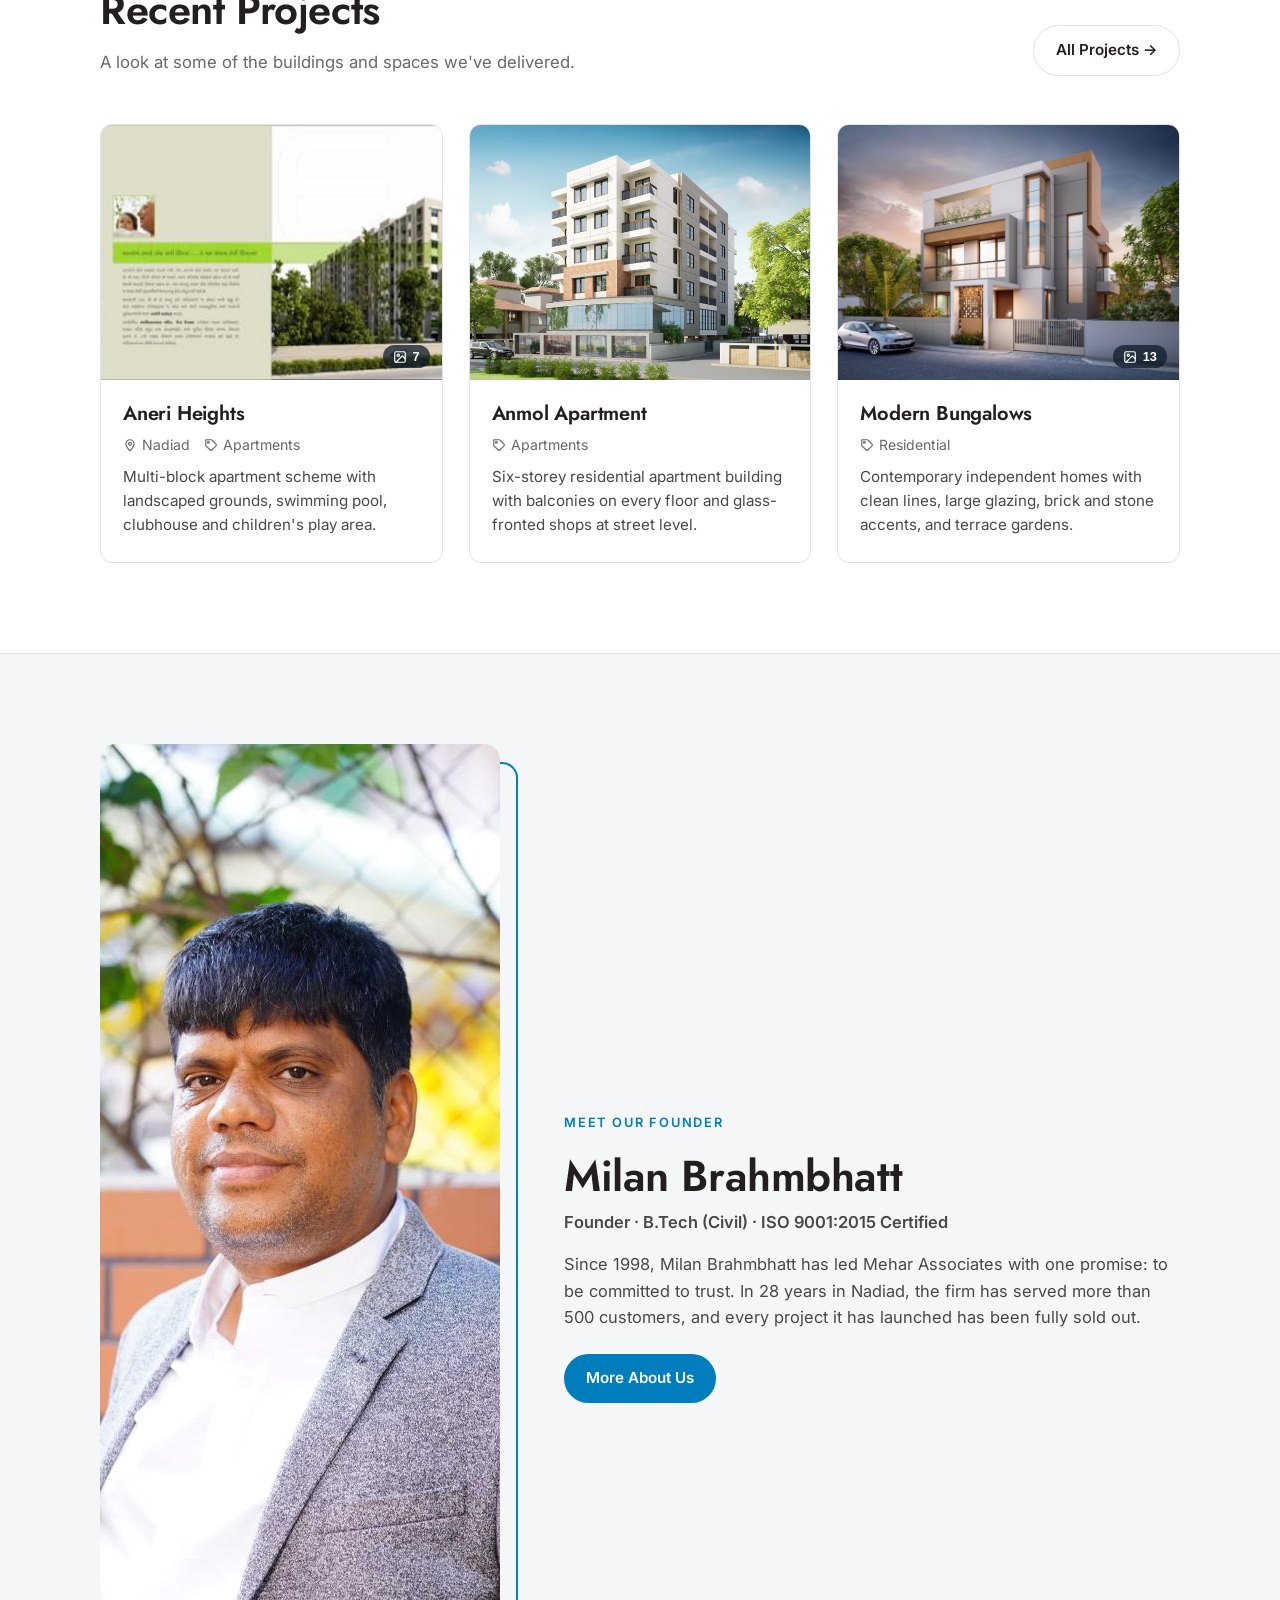
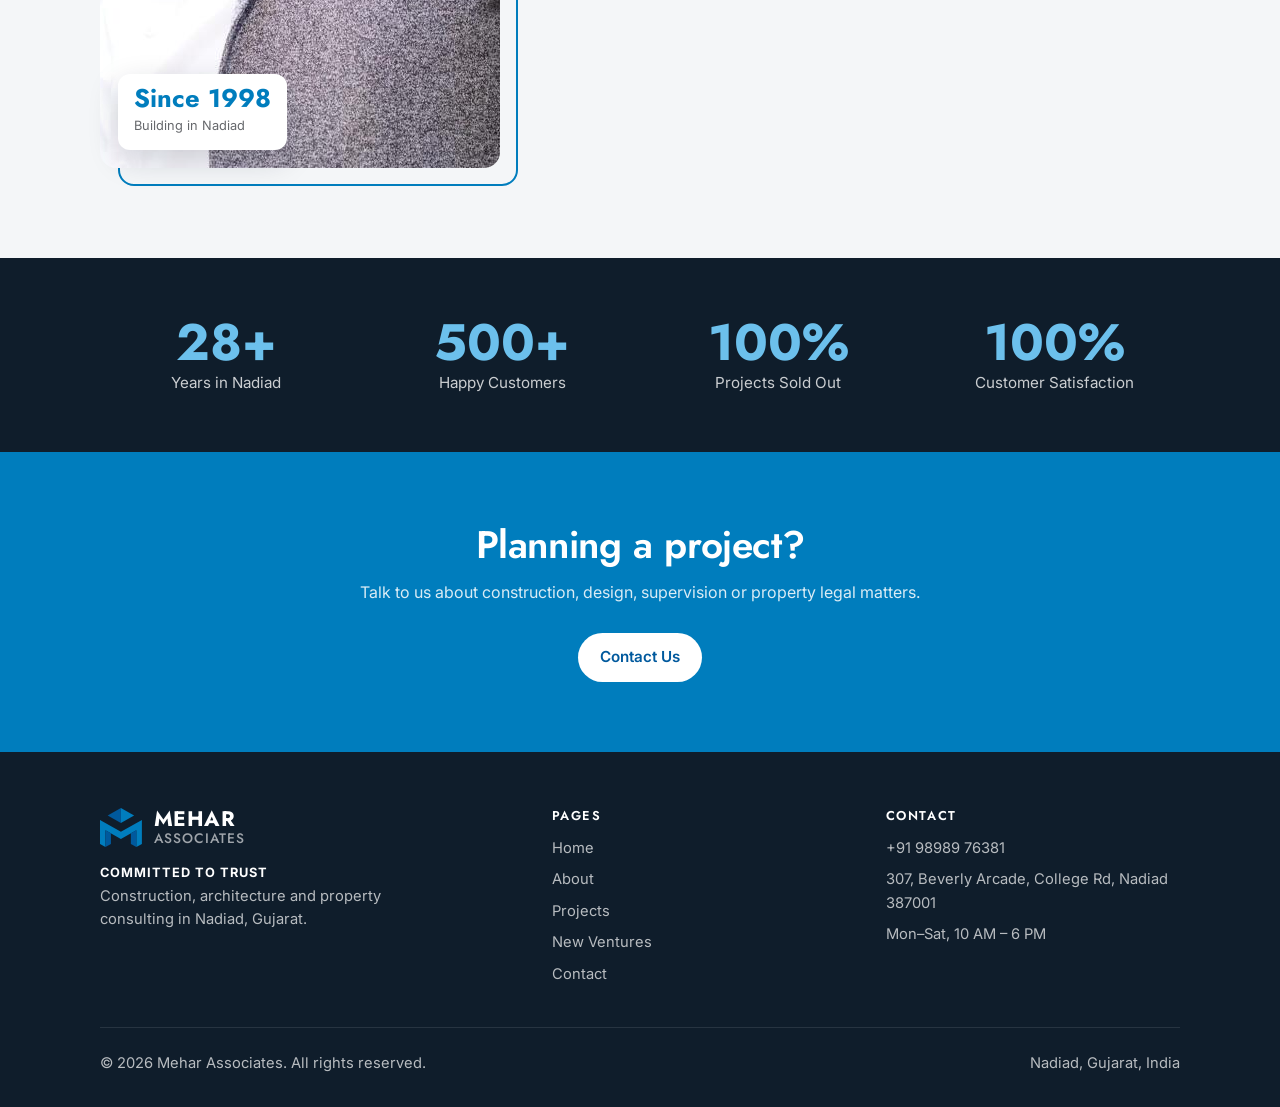
==== commit 429006ca: "Add About page with founder Milan Brahmbhatt - New About page: founder profile, credentials, stats a" ====
--- a/index.html
+++ b/index.html
@@ -32,7 +32,12 @@
       "postalCode": "387001",
       "addressCountry": "IN"
     },
-    "openingHours": "Mo-Sa 10:00-18:00"
+    "openingHours": "Mo-Sa 10:00-18:00",
+    "foundingDate": "1998",
+    "founder": {
+      "@type": "Person",
+      "name": "Milan Brahmbhatt"
+    }
   }
   </script>
 </head>
@@ -48,6 +53,7 @@
       </button>
       <nav class="nav-links">
         <a href="/" data-page="index">Home</a>
+        <a href="/about.html" data-page="about">About</a>
         <a href="/projects.html" data-page="projects">Projects</a>
         <a href="/ventures.html" data-page="ventures">New Ventures</a>
         <a href="/contact.html" data-page="contact">Contact</a>
@@ -128,20 +134,27 @@
     </section>
 
     <section id="about">
-      <div class="container about-grid">
-        <div class="about-text">
-          <div class="section-head" style="margin-bottom: 24px;">
-            <span class="eyebrow">About Us</span>
-            <h2>Rooted in Nadiad, focused on quality.</h2>
-          </div>
-          <p>Mehar Associates brings construction, architecture, engineering supervision and property law under one roof. Clients work with a single team they can reach directly instead of coordinating several vendors.</p>
-          <p>From a plot of land to a finished home or commercial space, we handle the planning, the paperwork and the building.</p>
-        </div>
-        <ul class="points">
-          <li><span class="tick">✓</span><div><strong>End-to-end service</strong><span>Legal checks, design, construction and supervision, all handled by one team.</span></div></li>
-          <li><span class="tick">✓</span><div><strong>Local expertise</strong><span>Deep understanding of land, approvals and building practices in Gujarat.</span></div></li>
-          <li><span class="tick">✓</span><div><strong>Transparent process</strong><span>Clear communication and honest advice at every step.</span></div></li>
-        </ul>
+      <div class="container founder">
+        <div class="founder-photo">
+          <img src="/images/team/milan-brahmbhatt.jpg" alt="Milan Brahmbhatt, Founder of Mehar Associates" width="683" height="1024" loading="lazy">
+          <div class="founder-tag"><strong>Since 1998</strong><span>Building in Nadiad</span></div>
+        </div>
+        <div class="founder-text">
+          <span class="eyebrow" style="color: var(--accent);">Meet Our Founder</span>
+          <h2>Milan Brahmbhatt</h2>
+          <p class="founder-role">Founder · B.Tech (Civil) · ISO 9001:2015 Certified</p>
+          <p>Since 1998, Milan Brahmbhatt has led Mehar Associates with one promise: to be committed to trust. In 28 years in Nadiad, the firm has served more than 500 customers, and every project it has launched has been fully sold out.</p>
+          <a href="/about.html" class="btn btn-primary" style="margin-top: 8px;">More About Us</a>
+        </div>
+      </div>
+    </section>
+
+    <section class="stats">
+      <div class="container stats-grid">
+        <div class="stat"><strong>28+</strong><span>Years in Nadiad</span></div>
+        <div class="stat"><strong>500+</strong><span>Happy Customers</span></div>
+        <div class="stat"><strong>100%</strong><span>Projects Sold Out</span></div>
+        <div class="stat"><strong>100%</strong><span>Customer Satisfaction</span></div>
       </div>
     </section>
 
@@ -165,6 +178,7 @@
           <h4>Pages</h4>
           <ul>
             <li><a href="/">Home</a></li>
+            <li><a href="/about.html">About</a></li>
             <li><a href="/projects.html">Projects</a></li>
             <li><a href="/ventures.html">New Ventures</a></li>
             <li><a href="/contact.html">Contact</a></li>
--- a/assets/css/style.css
+++ b/assets/css/style.css
@@ -367,3 +367,55 @@
   .form-card { padding: 24px 20px; }
   .project-grid { grid-template-columns: 1fr; }
 }
+
+/* ---------- Founder ---------- */
+.founder { display: grid; grid-template-columns: minmax(260px, 400px) 1fr; gap: 64px; align-items: center; }
+.founder-photo { position: relative; }
+.founder-photo img {
+  width: 100%; aspect-ratio: 4 / 5; object-fit: cover; object-position: top;
+  border-radius: 16px; position: relative; z-index: 1;
+}
+.founder-photo::before {
+  content: ""; position: absolute; inset: 18px -18px -18px 18px;
+  border: 2px solid var(--accent); border-radius: 16px;
+}
+.founder-tag {
+  position: absolute; z-index: 2; left: 18px; bottom: 18px;
+  background: var(--surface); border-radius: 12px; padding: 12px 16px;
+  box-shadow: 0 10px 30px rgba(15, 29, 43, .18);
+}
+.founder-tag strong { display: block; font-family: "Jost", sans-serif; font-size: 1.6rem; line-height: 1; color: var(--accent); }
+.founder-tag span { font-size: .8rem; color: var(--muted); }
+.founder-text h2 { font-size: clamp(1.9rem, 3.6vw, 2.7rem); margin-bottom: 6px; }
+.founder-role { color: var(--accent); font-weight: 600; margin-bottom: 22px; }
+.founder-text > p { color: var(--ink-soft); font-size: 1.03rem; margin-bottom: 16px; }
+.founder-quote {
+  border-left: 3px solid var(--accent); padding: 4px 0 4px 18px; margin: 24px 0;
+  font-family: "Jost", sans-serif; font-size: 1.2rem; color: var(--ink);
+}
+.creds { list-style: none; display: grid; grid-template-columns: 1fr 1fr; gap: 12px; margin-top: 24px; }
+.creds li {
+  display: flex; gap: 12px; align-items: center;
+  background: var(--surface); border: 1px solid var(--line); border-radius: 10px; padding: 12px 14px;
+  font-size: .94rem; font-weight: 500;
+}
+.creds .icon { width: 36px; height: 36px; border-radius: 9px; margin: 0; flex: none; }
+.creds .icon svg { width: 18px; height: 18px; }
+
+/* ---------- Stats ---------- */
+.stats { background: var(--dark); color: #fff; padding-block: 56px; }
+.stats-grid { display: grid; grid-template-columns: repeat(4, 1fr); gap: 24px; text-align: center; }
+.stat strong {
+  display: block; font-family: "Jost", sans-serif; font-weight: 700;
+  font-size: clamp(2.2rem, 4.5vw, 3.2rem); line-height: 1.1; color: #6cc0ec;
+}
+.stat span { color: rgba(255, 255, 255, .78); font-size: .95rem; }
+
+@media (max-width: 860px) {
+  .founder { grid-template-columns: 1fr; gap: 48px; }
+  .founder-photo { width: calc(100% - 18px); max-width: 340px; margin: 0 auto; }
+  .stats-grid { grid-template-columns: 1fr 1fr; gap: 32px 16px; }
+}
+@media (max-width: 560px) {
+  .creds { grid-template-columns: 1fr; }
+}
